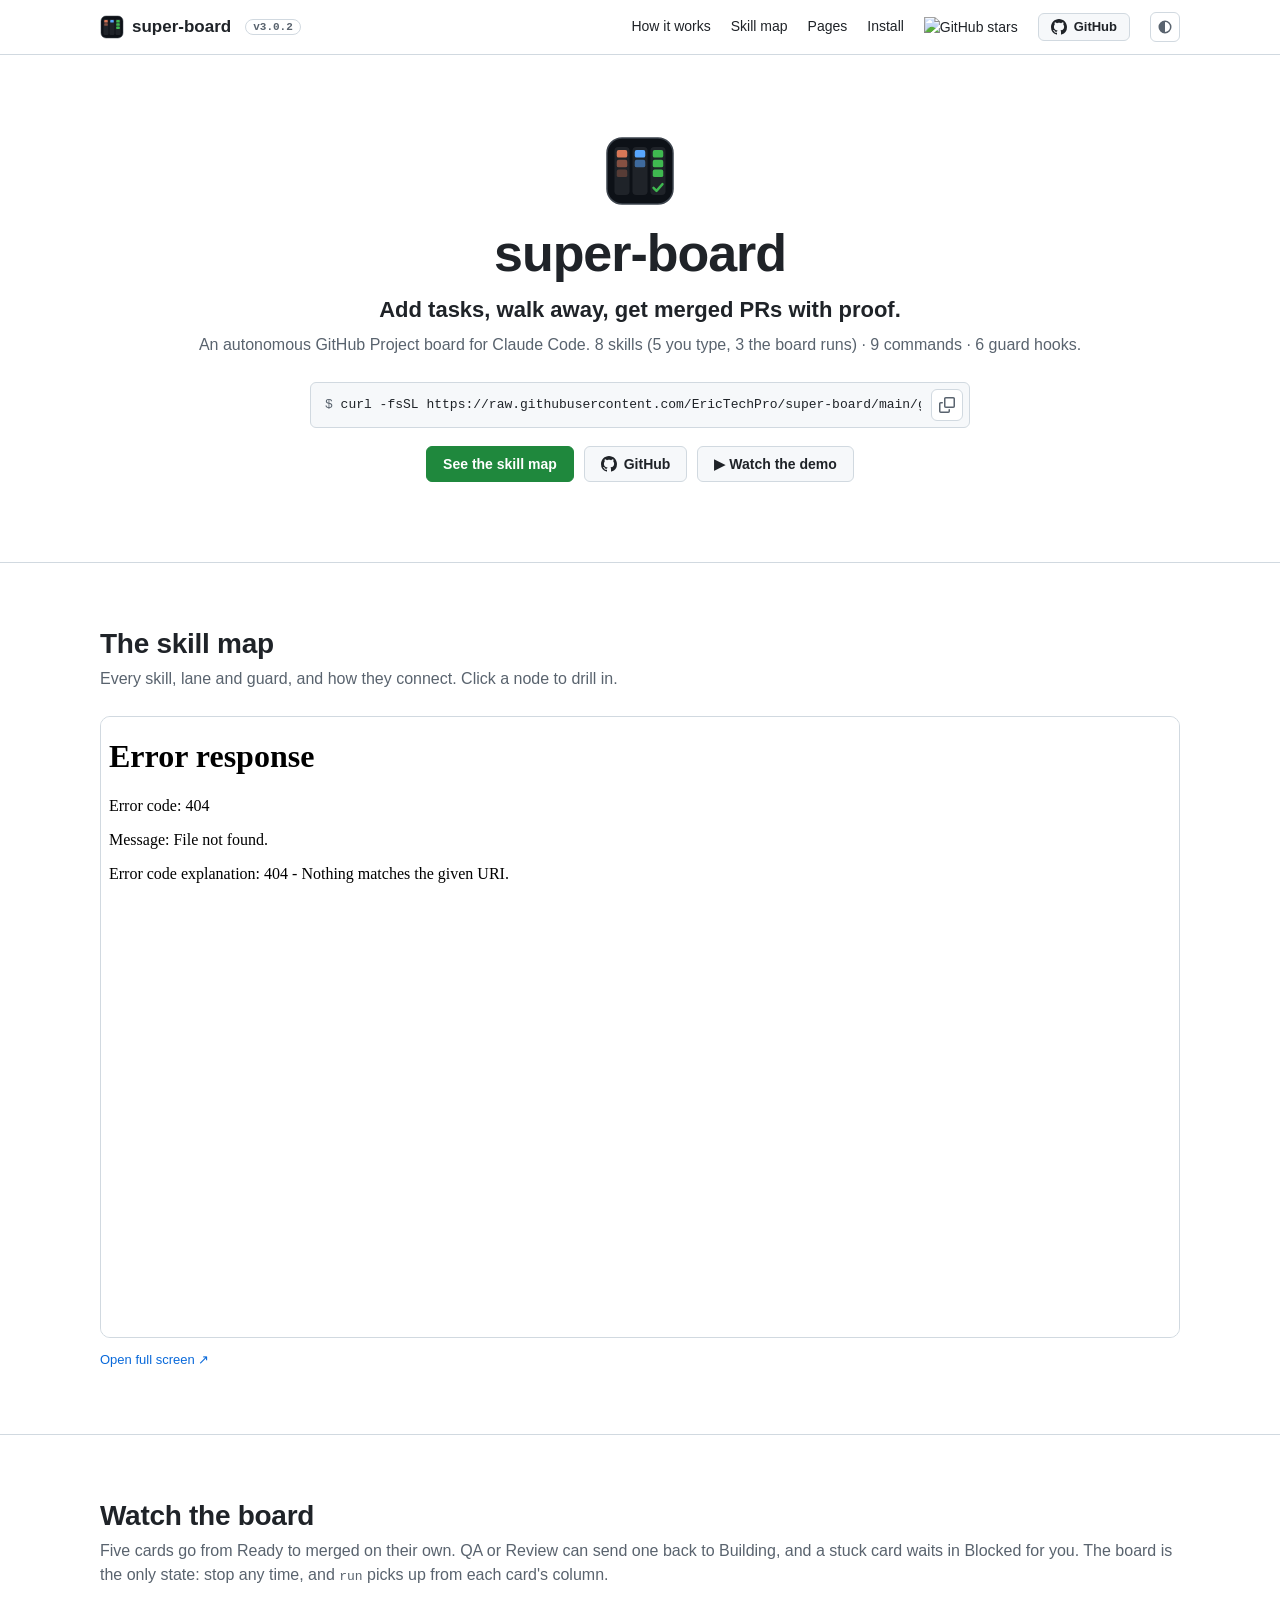
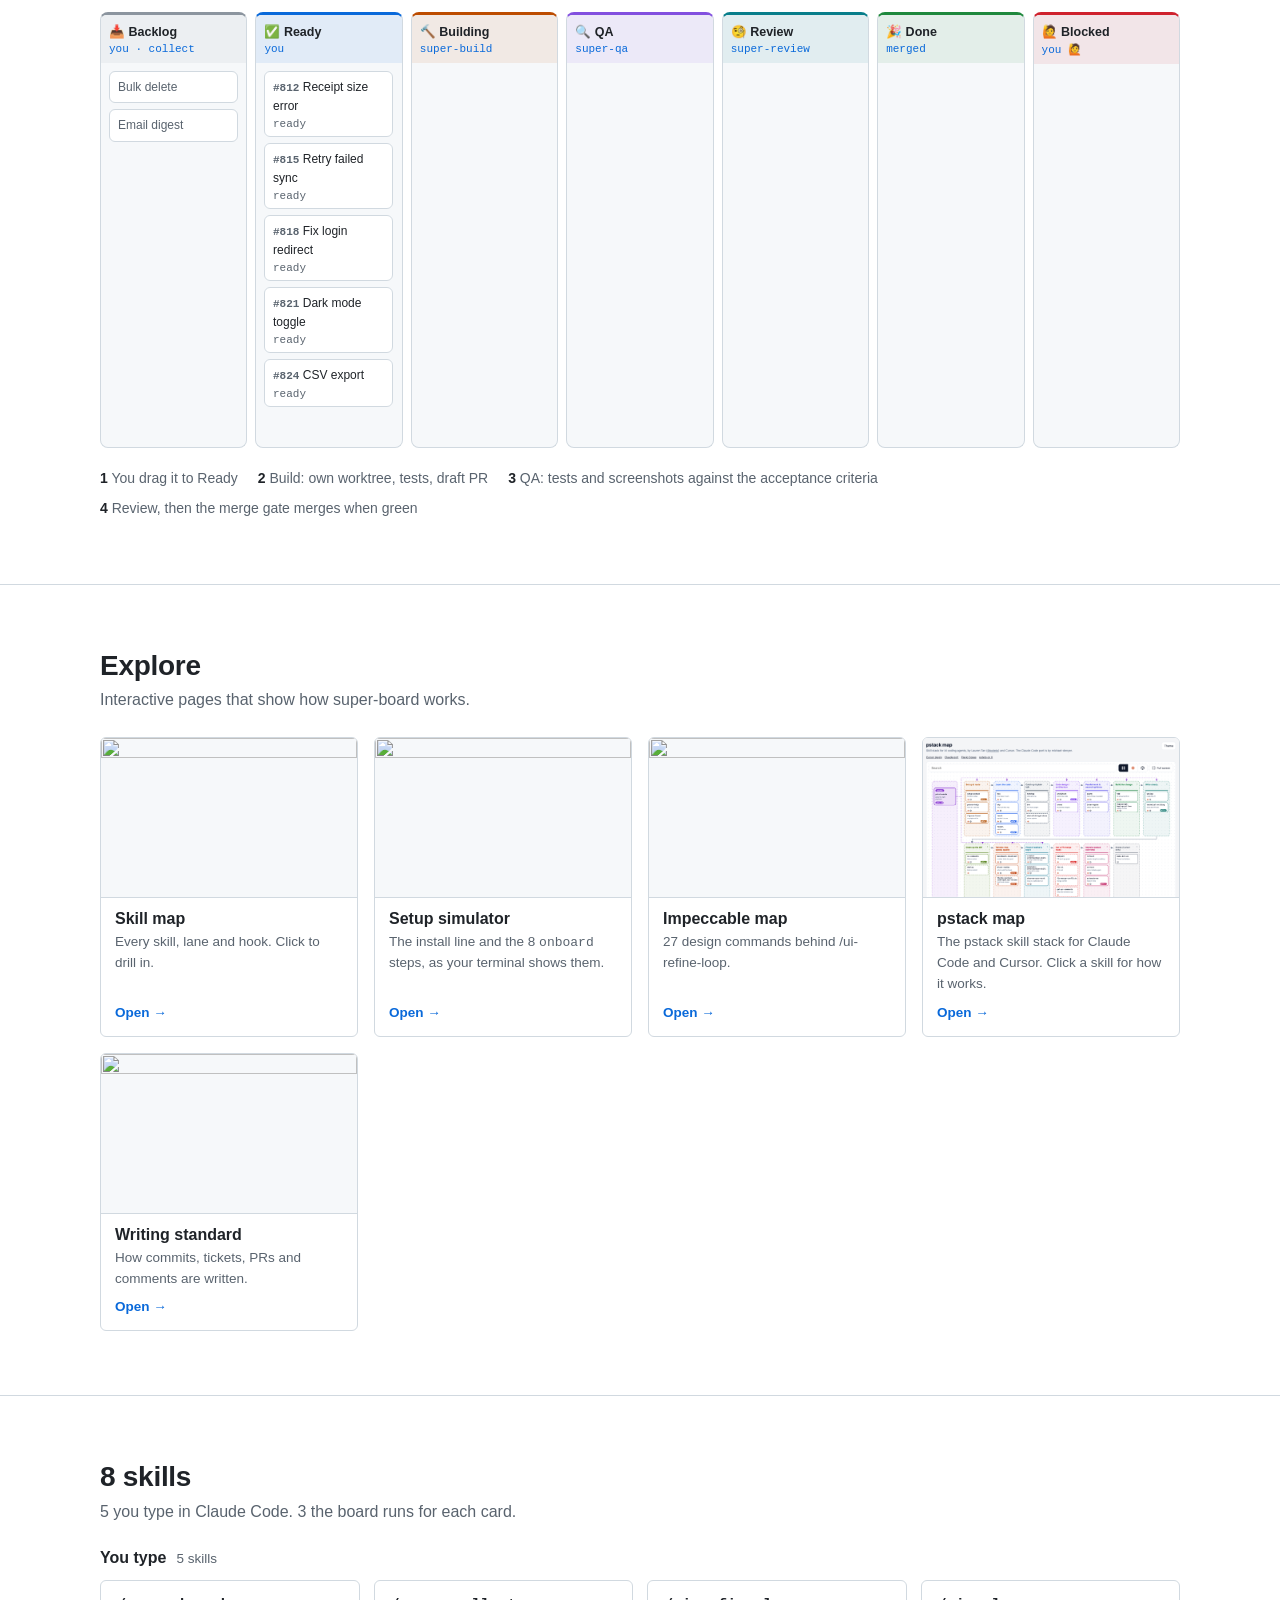
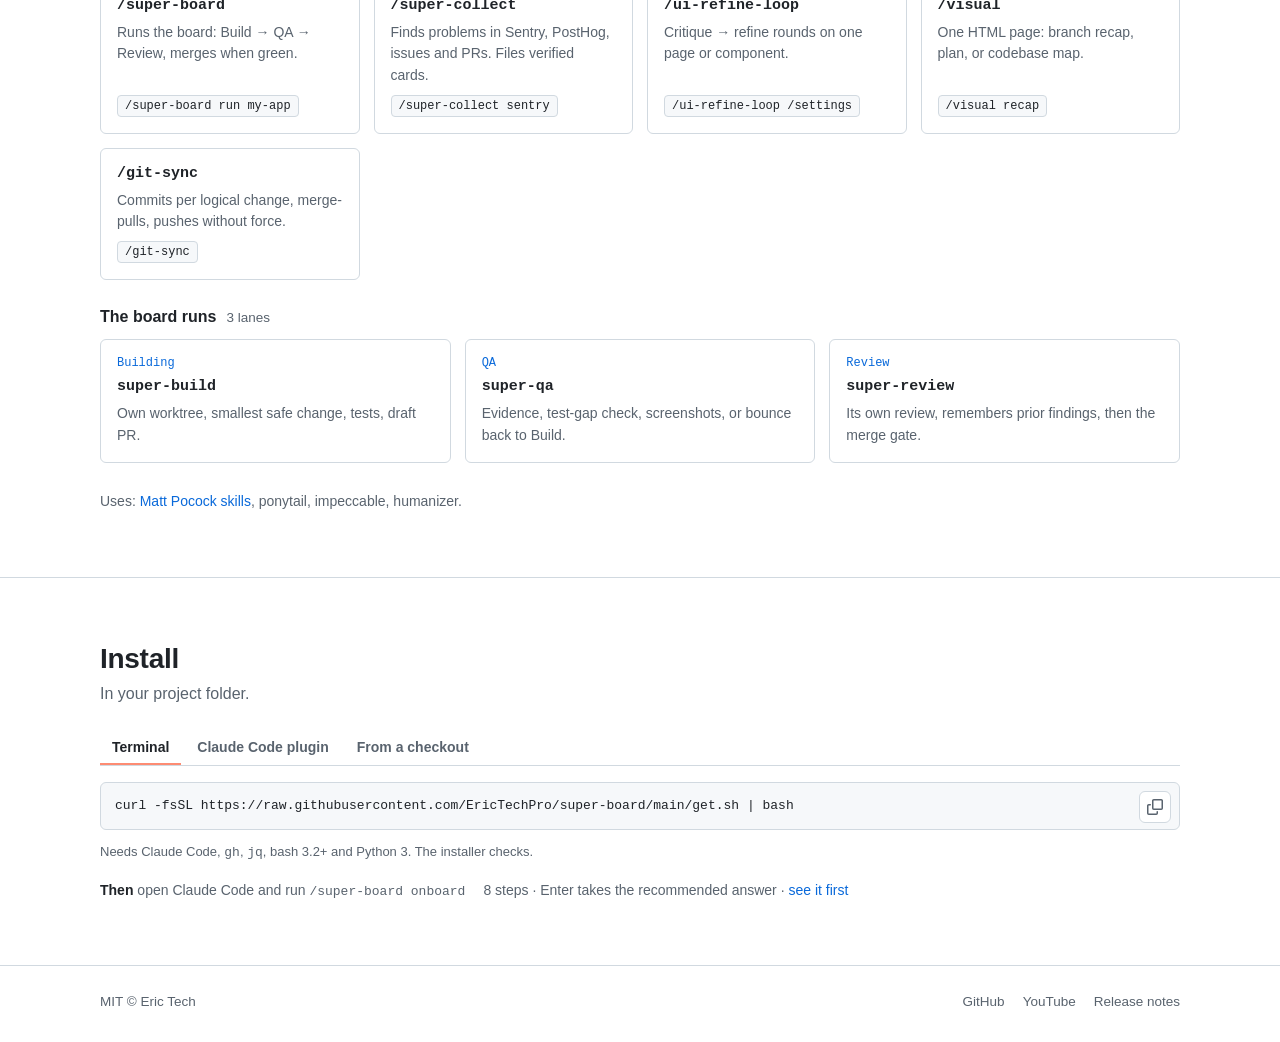
==== diagrams/index.html @ 4018c54c "[skill-maps] pstack map page + modal dialogs and examples for impeccable (#52) * [impeccable] open d" ====
<!doctype html>
<html lang="en">
<head>
<meta charset="utf-8">
<meta name="viewport" content="width=device-width, initial-scale=1">
<title>super-board</title>
<meta name="description" content="Add tasks, walk away, get merged PRs with proof. An autonomous GitHub Project board for Claude Code.">
<meta property="og:title" content="super-board">
<meta property="og:description" content="Add tasks, walk away, get merged PRs with proof.">
<meta property="og:image" content="https://erictechpro.github.io/super-board/assets/skill-map.png">
<link rel="icon" href="data:image/svg+xml,%3Csvg xmlns='http://www.w3.org/2000/svg' viewBox='0 0 96 96'%3E%3Crect x='4' y='4' width='88' height='88' rx='20' fill='%230d1117'/%3E%3Crect x='17' y='20' width='14' height='10' rx='2.5' fill='%23d97757'/%3E%3Crect x='41' y='20' width='14' height='10' rx='2.5' fill='%2358a6ff'/%3E%3Crect x='65' y='20' width='14' height='10' rx='2.5' fill='%233fb950'/%3E%3Crect x='65' y='33' width='14' height='10' rx='2.5' fill='%233fb950'/%3E%3C/svg%3E">
<style>
/* GitHub Primer tokens, light and dark */
:root{
  --bg:#ffffff; --soft:#f6f8fa; --fg:#1f2328; --muted:#59636e; --border:#d1d9e0;
  --accent:#0969da; --pri:#1f883d; --pri-fg:#ffffff;
  --lane-gray:#8c959f; --lane-blue:#0969da; --lane-orange:#bc4c00; --lane-purple:#8250df;
  --lane-teal:#087e8b; --lane-green:#1f883d; --lane-red:#cf222e; --lane-mix:9%; --warn:#9a6700;
  --sans:-apple-system,BlinkMacSystemFont,"Segoe UI","Noto Sans",Helvetica,Arial,sans-serif;
  --mono:ui-monospace,SFMono-Regular,"SF Mono",Menlo,Consolas,monospace;
  color-scheme:light;
}
@media (prefers-color-scheme: dark){
  :root:not([data-theme="light"]){--bg:#0d1117;--soft:#151b23;--fg:#f0f6fc;--muted:#9198a1;--border:#3d444d;--accent:#4493f8;--pri:#238636;--lane-gray:#9198a1;--lane-blue:#4493f8;--lane-orange:#f0883e;--lane-purple:#a371f7;--lane-teal:#39c5cf;--lane-green:#3fb950;--lane-red:#f85149;--lane-mix:14%;--warn:#d29922;color-scheme:dark}
}
:root[data-theme="dark"]{--bg:#0d1117;--soft:#151b23;--fg:#f0f6fc;--muted:#9198a1;--border:#3d444d;--accent:#4493f8;--pri:#238636;--lane-gray:#9198a1;--lane-blue:#4493f8;--lane-orange:#f0883e;--lane-purple:#a371f7;--lane-teal:#39c5cf;--lane-green:#3fb950;--lane-red:#f85149;--lane-mix:14%;--warn:#d29922;color-scheme:dark}
*{box-sizing:border-box}
html{scroll-behavior:smooth}
html,body{margin:0;background:var(--bg);color:var(--fg);font:15px/1.55 var(--sans)}
a{color:var(--accent);text-decoration:none}
a:hover{text-decoration:underline}
code{font:13px var(--mono)}
.sec{padding:64px 32px;border-top:1px solid var(--border);scroll-margin-top:56px}
.in{max-width:1080px;margin:0 auto;min-width:0}
.in>*{min-width:0}
h1.big{font:700 52px/1.08 var(--sans);letter-spacing:-.02em;margin:0 0 14px}
h2{font:650 28px/1.2 var(--sans);letter-spacing:-.01em;margin:0 0 6px}
.lead{color:var(--muted);margin:0 0 24px;font-size:16px}
.small{color:var(--muted);font-size:13px;margin:12px 0 0}
.btn{display:inline-flex;align-items:center;gap:7px;padding:9px 16px;border-radius:6px;border:1px solid var(--border);background:var(--soft);color:var(--fg)!important;font:600 14px/1.2 var(--sans);text-decoration:none!important;cursor:pointer}
.btn:hover{border-color:var(--muted)}
.btn.pri{background:var(--pri);border-color:var(--pri);color:var(--pri-fg)!important}
.btn.pri:hover{filter:brightness(1.07)}
.btn svg{fill:currentColor}
.ctas{display:flex;flex-wrap:wrap;gap:10px;margin-top:18px}
.cmd{display:flex;align-items:center;gap:10px;background:var(--soft);border:1px solid var(--border);border-radius:6px;padding:6px 6px 6px 14px;max-width:660px;text-align:left}
.cmd code{flex:1;min-width:0;overflow-x:auto;white-space:nowrap;padding:4px 0;scrollbar-width:none}
.cmd code::before{content:"$ ";color:var(--muted)}
.code{position:relative;background:var(--soft);border:1px solid var(--border);border-radius:6px;padding:12px 48px 12px 14px;margin:0 0 12px}
.code code{display:block;white-space:pre;overflow-x:auto;line-height:1.7}
.code .cpy{position:absolute;top:8px;right:8px}
.cpy{flex:none;width:32px;height:32px;display:grid;place-items:center;background:var(--bg);border:1px solid var(--border);border-radius:6px;color:var(--muted);cursor:pointer;padding:0}
.cpy:hover{color:var(--fg)}
.cpy svg{fill:currentColor}.cpy.ok{color:var(--pri)}
.logo{display:inline-flex;align-items:center;gap:8px;font-weight:700;font-size:17px;color:var(--fg)!important;text-decoration:none!important}
.logo svg{width:24px;height:24px;display:block}
.vpill{font:600 11px var(--mono);border:1px solid var(--border);border-radius:999px;padding:1px 7px;color:var(--muted)}

/* top bar */
.nav{position:sticky;top:0;z-index:10;background:var(--bg);border-bottom:1px solid var(--border)}
.nav .row{max-width:1144px;margin:0 auto;display:flex;align-items:center;gap:14px;padding:12px 32px}
.nav .lk{display:flex;gap:20px;margin-left:auto;align-items:center;font-size:14px}
.nav .lk a{color:var(--fg)}
.nav .lk img{height:20px;display:block}
.nav .lk .btn{padding:5px 12px;font-size:13px}
.burger{display:none;margin-left:auto;background:none;border:1px solid var(--border);border-radius:6px;color:var(--fg);padding:4px 10px;font-size:16px;cursor:pointer}
.tbtn{background:none;border:1px solid var(--border);border-radius:6px;color:var(--muted);width:30px;height:30px;display:grid;place-items:center;cursor:pointer;padding:0}
.tbtn:hover{color:var(--fg)}
.tbtn svg{fill:currentColor}

/* hero */
.hero{text-align:center;padding-top:80px;padding-bottom:80px;border-top:0}
.hero .mark{width:72px;height:72px;display:block;margin:0 auto 18px}
.hero .cmd{margin:24px auto 0}
.hero .ctas{justify-content:center}
.pitch{font:600 22px/1.35 var(--sans);margin:0 0 8px}
.sub{color:var(--muted);margin:0;font-size:16px}

/* map */
.mapbox{border:1px solid var(--border);border-radius:10px;overflow:hidden;background:var(--soft)}
.mapbox iframe{display:block;width:100%;height:620px;border:0;background:#fff}

/* how: one card, still */
.board{display:grid;grid-template-columns:repeat(7,minmax(118px,1fr));gap:8px;overflow-x:auto;padding-bottom:4px}
.board:focus-visible{outline:2px solid var(--accent);outline-offset:4px}
.bcol{background:var(--soft);border:1px solid var(--border);border-top:3px solid var(--lane);border-radius:8px;padding:8px;min-height:200px}
.bcol.backlog{--lane:var(--lane-gray)}.bcol.ready{--lane:var(--lane-blue)}.bcol.building{--lane:var(--lane-orange)}
.bcol.qa{--lane:var(--lane-purple)}.bcol.review{--lane:var(--lane-teal)}.bcol.done{--lane:var(--lane-green)}.bcol.blocked{--lane:var(--lane-red)}
.bhead{margin:-8px -8px 8px;padding:8px;border-radius:5px 5px 0 0;background:color-mix(in srgb,var(--lane) var(--lane-mix),var(--soft))}
.bhead>b{font-size:12.5px;display:block;white-space:nowrap}
.bhead>.who{display:block;font:11px var(--mono);color:var(--accent)}
.card{background:var(--bg);border:1px solid var(--border);border-radius:6px;padding:6px 8px;font-size:12px;margin-bottom:6px;position:relative}
.card.dim{color:var(--muted)}
.card.ghost{border-style:dashed;opacity:.7}
.card.live{border:2px solid var(--pri)}
.card .sn{position:absolute;top:-8px;right:-6px;background:var(--pri);color:var(--pri-fg);border-radius:999px;font-size:10px;font-weight:700;padding:0 6px}
.card .ev{display:block;font:11px var(--mono);color:var(--pri);margin-top:3px}
.board{position:relative}
/* how: animated story (JS adds .anim; reduced motion keeps the still board) */
.board.anim{grid-template-columns:repeat(7,minmax(132px,1fr))}
.board.anim .bcol{min-height:var(--colmin,200px);transition:min-height .3s}
.board.anim .card.tk{will-change:transform}
.board.anim .card.fly{z-index:3}
.board.anim .card .id{font:600 11px var(--mono);color:var(--muted)}
.board.anim .card .ev{color:var(--muted);width:fit-content;max-width:100%}
.board.anim .card .ev.ok{color:var(--pri)}
.board.anim .card .ev.bad,.board.anim .card .ev.warn{padding:0 6px;border-radius:8px;font-weight:600}
.board.anim .card .ev.bad{color:var(--lane-red);background:color-mix(in srgb,var(--lane-red) 13%,transparent)}
.board.anim .card .ev.warn{color:var(--warn);background:color-mix(in srgb,var(--warn) 15%,transparent)}
.board.anim .card.merged{border-color:var(--pri);box-shadow:inset 0 0 0 1px var(--pri)}
.steps{display:flex;flex-wrap:wrap;gap:8px 20px;margin:16px 0 0;padding:0;list-style:none;color:var(--muted);font-size:14px}
.steps b{color:var(--fg)}

/* pages */
.pgrid{display:grid;grid-template-columns:repeat(4,minmax(0,1fr));gap:16px}
.pcard{border:1px solid var(--border);border-radius:6px;overflow:hidden;background:var(--bg);display:flex;flex-direction:column;color:var(--fg)!important;text-decoration:none!important}
.pcard:hover{border-color:var(--accent)}
.pcard img{display:block;width:100%;aspect-ratio:16/10;object-fit:cover;object-position:top left;border-bottom:1px solid var(--border);background:var(--soft)}
.pcard .b{padding:12px 14px;display:flex;flex-direction:column;flex:1}
.pcard h3{margin:0 0 4px;font:600 16px var(--sans)}
.pcard p{margin:0 0 8px;color:var(--muted);font-size:13.5px;flex:1}
.pcard .go{color:var(--accent);font-size:13.5px;font-weight:600}

/* skills */
.grp{display:flex;align-items:baseline;gap:10px;margin:0 0 10px}
.grp h3{margin:0;font:600 16px var(--sans)}
.grp span{color:var(--muted);font-size:13.5px}
.sgrid{display:grid;grid-template-columns:repeat(4,minmax(0,1fr));gap:14px;margin-bottom:28px}
.sgrid.three{grid-template-columns:repeat(3,minmax(0,1fr))}
.scard{border:1px solid var(--border);border-radius:6px;padding:16px;background:var(--bg);display:flex;flex-direction:column;gap:8px;color:var(--fg)!important;text-decoration:none!important}
.scard:hover{border-color:var(--accent)}
.scard .nm{font:700 15px var(--mono)}
.scard p{margin:0;color:var(--muted);font-size:14px;flex:1}
.scard code{background:var(--soft);border:1px solid var(--border);border-radius:4px;padding:3px 7px;font-size:12px;align-self:flex-start}
.scard .col{font:12px var(--mono);color:var(--accent)}
.uses{margin:0;color:var(--muted);font-size:14px}

/* install */
.tabbed .tabs{display:flex;gap:4px;border-bottom:1px solid var(--border);margin-bottom:16px;overflow-x:auto}
.tabs button{background:none;border:0;border-bottom:2px solid transparent;color:var(--muted);padding:8px 12px;font:600 14px var(--sans);cursor:pointer;white-space:nowrap}
.tabs button[aria-selected="true"]{color:var(--fg);border-bottom-color:#fd8c73}
.note{border-left:3px solid var(--accent);padding:6px 12px;color:var(--muted);font-size:14px;margin:4px 0 0}
.then{display:flex;flex-wrap:wrap;gap:8px 18px;margin-top:18px;font-size:14px;color:var(--muted)}
.then b{color:var(--fg)}

/* footer */
.foot{padding:26px 32px;border-top:1px solid var(--border);color:var(--muted);font-size:13.5px}
.foot .row{max-width:1080px;margin:0 auto;display:flex;flex-wrap:wrap;gap:8px 18px;align-items:center}
.foot .sp{flex:1}
.foot a{color:var(--muted)}
.foot a:hover{color:var(--accent)}

@media (max-width:900px){
  .pgrid,.sgrid{grid-template-columns:repeat(2,minmax(0,1fr))}
  .sgrid.three{grid-template-columns:repeat(3,minmax(0,1fr))}
}
@media (max-width:760px){
  .sec{padding:40px 16px}
  .nav .row{padding:10px 16px;flex-wrap:wrap}
  .burger{display:block}
  .nav .lk{display:none;width:100%;flex-direction:column;align-items:flex-start;gap:12px;padding:8px 0 4px}
  .nav.open .lk{display:flex}
  h1.big{font-size:36px}
  .pitch{font-size:18px}
  .hero{padding-top:48px;padding-bottom:48px}
  .pgrid,.sgrid,.sgrid.three{grid-template-columns:minmax(0,1fr)}
  .mapbox iframe{height:460px}
  .ctas .btn{flex:1 1 auto;justify-content:center}
  .foot{padding:22px 16px}
}
</style>
</head>
<body>

<nav class="nav" id="nav" aria-label="Main">
  <div class="row">
    <a class="logo" href="#top" aria-label="super-board home"><svg viewBox="0 0 96 96" aria-hidden="true"><rect x="4" y="4" width="88" height="88" rx="20" fill="#0d1117" stroke="#3d444d" stroke-width="2"/><rect x="14" y="16" width="20" height="64" rx="5" fill="#fff" fill-opacity=".08"/><rect x="38" y="16" width="20" height="64" rx="5" fill="#fff" fill-opacity=".08"/><rect x="62" y="16" width="20" height="64" rx="5" fill="#fff" fill-opacity=".08"/><rect x="17" y="20" width="14" height="10" rx="2.5" fill="#d97757"/><rect x="17" y="33" width="14" height="10" rx="2.5" fill="#d97757" fill-opacity=".55"/><rect x="41" y="20" width="14" height="10" rx="2.5" fill="#58a6ff"/><rect x="65" y="20" width="14" height="10" rx="2.5" fill="#3fb950"/><rect x="65" y="33" width="14" height="10" rx="2.5" fill="#3fb950"/><rect x="65" y="46" width="14" height="10" rx="2.5" fill="#3fb950"/></svg>super-board</a>
    <a class="vpill" href="https://github.com/EricTechPro/super-board/releases/tag/v3.0.2">v3.0.2</a>
    <button class="burger" id="burger" type="button" aria-label="Menu" aria-expanded="false" aria-controls="links">☰</button>
    <div class="lk" id="links">
      <a href="#how">How it works</a>
      <a href="#map">Skill map</a>
      <a href="#pages">Pages</a>
      <a href="#install">Install</a>
      <a href="https://github.com/EricTechPro/super-board/stargazers" aria-label="GitHub stars"><img alt="GitHub stars" src="https://img.shields.io/github/stars/EricTechPro/super-board?style=social"></a>
      <a class="btn" href="https://github.com/EricTechPro/super-board"><i class="gh"></i> GitHub</a>
      <button class="tbtn" id="tt" type="button" aria-label="Toggle light or dark theme" title="Theme"><svg width="16" height="16" viewBox="0 0 16 16" aria-hidden="true"><path d="M8 1.5a6.5 6.5 0 1 0 0 13 6.5 6.5 0 0 0 0-13ZM8 13V3a5 5 0 0 1 0 10Z"/></svg></button>
    </div>
  </div>
</nav>

<main id="top">
<section class="sec hero"><div class="in">
  <svg class="mark" viewBox="0 0 96 96" role="img" aria-label="super-board kanban logo"><rect x="4" y="4" width="88" height="88" rx="20" fill="#0d1117" stroke="#3d444d" stroke-width="2"/><rect x="14" y="16" width="20" height="64" rx="5" fill="#fff" fill-opacity=".08"/><rect x="38" y="16" width="20" height="64" rx="5" fill="#fff" fill-opacity=".08"/><rect x="62" y="16" width="20" height="64" rx="5" fill="#fff" fill-opacity=".08"/><rect x="17" y="20" width="14" height="10" rx="2.5" fill="#d97757"/><rect x="17" y="33" width="14" height="10" rx="2.5" fill="#d97757" fill-opacity=".55"/><rect x="17" y="46" width="14" height="10" rx="2.5" fill="#d97757" fill-opacity=".3"/><rect x="41" y="20" width="14" height="10" rx="2.5" fill="#58a6ff"/><rect x="41" y="33" width="14" height="10" rx="2.5" fill="#58a6ff" fill-opacity=".55"/><rect x="65" y="20" width="14" height="10" rx="2.5" fill="#3fb950"/><rect x="65" y="33" width="14" height="10" rx="2.5" fill="#3fb950"/><rect x="65" y="46" width="14" height="10" rx="2.5" fill="#3fb950"/><path d="M66 70.5 l4 4 l8 -9" fill="none" stroke="#3fb950" stroke-width="3.2" stroke-linecap="round" stroke-linejoin="round"/></svg>
  <h1 class="big">super-board</h1>
  <p class="pitch">Add tasks, walk away, get merged PRs with proof.</p>
  <p class="sub">An autonomous GitHub Project board for Claude Code. 8 skills (5 you type, 3 the board runs) · 9 commands · 6 guard hooks.</p>
  <div class="cmd"><code>curl -fsSL https://raw.githubusercontent.com/EricTechPro/super-board/main/get.sh | bash</code></div>
  <div class="ctas" style="justify-content:center">
    <a class="btn pri" href="#map">See the skill map</a>
    <a class="btn" href="https://github.com/EricTechPro/super-board"><i class="gh"></i> GitHub</a>
    <a class="btn" href="https://youtu.be/nX_bGyIOFM4">▶ Watch the demo</a>
  </div>
</div></section>

<section class="sec" id="map"><div class="in">
  <h2>The skill map</h2>
  <p class="lead">Every skill, lane and guard, and how they connect. Click a node to drill in.</p>
  <div class="mapbox"><iframe src="skill-map/#view=root" title="super-board skill map" loading="lazy"></iframe></div>
  <p class="small"><a href="skill-map/#view=root">Open full screen ↗</a></p>
</div></section>

<section class="sec" id="how"><div class="in">
  <h2>Watch the board</h2>
  <p class="lead">#812 goes from Ready to merged on its own. The board is the only state: stop any time, and <code>run</code> picks up from each card's column.</p>
  <div class="board" role="img" tabindex="0" aria-label="Card #812 moves from Ready through Building, QA and Review to Done. Scroll horizontally to see all seven columns.">
    <div class="bcol backlog"><div class="bhead"><b>📥 Backlog</b><span class="who">you · collect</span></div><div class="card dim">Dark mode toggle</div><div class="card dim">CSV export</div></div>
    <div class="bcol ready"><div class="bhead"><b>✅ Ready</b><span class="who">you</span></div><div class="card ghost">#812 Receipt size error<span class="sn">1</span></div><div class="card dim">Retry failed sync</div></div>
    <div class="bcol building"><div class="bhead"><b>🔨 Building</b><span class="who">super-build</span></div><div class="card ghost">#812 draft PR<span class="sn">2</span></div></div>
    <div class="bcol qa"><div class="bhead"><b>🔍 QA</b><span class="who">super-qa</span></div><div class="card ghost">#812 48/48 tests<span class="sn">3</span></div></div>
    <div class="bcol review"><div class="bhead"><b>🧐 Review</b><span class="who">super-review</span></div><div class="card ghost">#812 review passed<span class="sn">4</span></div></div>
    <div class="bcol done"><div class="bhead"><b>🎉 Done</b><span class="who">merged</span></div><div class="card live">#812 Receipt size error<span class="ev">✓ PR merged · 3 screenshots</span></div><div class="card dim">Fix login redirect</div></div>
    <div class="bcol blocked"><div class="bhead"><b>🙋 Blocked</b><span class="who">you 🙋</span></div></div>
  </div>
  <ol class="steps">
    <li><b>1</b> You drag it to Ready</li>
    <li><b>2</b> Build: own worktree, tests, draft PR</li>
    <li><b>3</b> QA: tests and screenshots against the acceptance criteria</li>
    <li><b>4</b> Review, then the merge gate merges when green</li>
  </ol>
</div></section>

<section class="sec" id="pages"><div class="in">
  <h2>Explore</h2>
  <p class="lead">Interactive pages that show how super-board works.</p>
  <div class="pgrid">
    <a class="pcard" href="skill-map/#view=root"><img src="assets/skill-map.png" alt="" loading="lazy"><div class="b"><h3>Skill map</h3><p>Every skill, lane and hook. Click to drill in.</p><span class="go">Open →</span></div></a>
    <a class="pcard" href="onboarding/"><img src="assets/onboarding.png" alt="" loading="lazy"><div class="b"><h3>Setup simulator</h3><p>The install line and the 8 <code>onboard</code> steps, as your terminal shows them.</p><span class="go">Open →</span></div></a>
    <a class="pcard" href="impeccable/"><img src="assets/impeccable.png" alt="" loading="lazy"><div class="b"><h3>Impeccable map</h3><p>27 design commands behind /ui-refine-loop.</p><span class="go">Open →</span></div></a>
    <a class="pcard" href="pstack/"><img src="assets/pstack.png" alt="" loading="lazy"><div class="b"><h3>pstack map</h3><p>The pstack skill stack for Claude Code and Cursor. Click a skill for how it works.</p><span class="go">Open →</span></div></a>
    <a class="pcard" href="writing-standard/"><img src="assets/writing-standard.png" alt="" loading="lazy"><div class="b"><h3>Writing standard</h3><p>How commits, tickets, PRs and comments are written.</p><span class="go">Open →</span></div></a>
  </div>
</div></section>

<section class="sec" id="skills"><div class="in">
  <h2>8 skills</h2>
  <p class="lead">5 you type in Claude Code. 3 the board runs for each card.</p>
  <div class="grp"><h3>You type</h3><span>5 skills</span></div>
  <div class="sgrid">
    <a class="scard" href="https://github.com/EricTechPro/super-board/blob/main/skills/super-board/README.md"><span class="nm">/super-board</span><p>Runs the board: Build → QA → Review, merges when green.</p><code>/super-board run my-app</code></a>
    <a class="scard" href="https://github.com/EricTechPro/super-board/blob/main/skills/super-collect/README.md"><span class="nm">/super-collect</span><p>Finds problems in Sentry, PostHog, issues and PRs. Files verified cards.</p><code>/super-collect sentry</code></a>
    <a class="scard" href="https://github.com/EricTechPro/super-board/blob/main/skills/ui-refine-loop/README.md"><span class="nm">/ui-refine-loop</span><p>Critique → refine rounds on one page or component.</p><code>/ui-refine-loop /settings</code></a>
    <a class="scard" href="https://github.com/EricTechPro/super-board/blob/main/skills/visual/README.md"><span class="nm">/visual</span><p>One HTML page: branch recap, plan, or codebase map.</p><code>/visual recap</code></a>
    <a class="scard" href="https://github.com/EricTechPro/super-board/blob/main/skills/git-sync/README.md"><span class="nm">/git-sync</span><p>Commits per logical change, merge-pulls, pushes without force.</p><code>/git-sync</code></a>
  </div>
  <div class="grp"><h3>The board runs</h3><span>3 lanes</span></div>
  <div class="sgrid three">
    <a class="scard" href="https://github.com/EricTechPro/super-board/blob/main/skills/super-build/README.md"><span class="col">Building</span><span class="nm">super-build</span><p>Own worktree, smallest safe change, tests, draft PR.</p></a>
    <a class="scard" href="https://github.com/EricTechPro/super-board/blob/main/skills/super-qa/README.md"><span class="col">QA</span><span class="nm">super-qa</span><p>Evidence, test-gap check, screenshots, or bounce back to Build.</p></a>
    <a class="scard" href="https://github.com/EricTechPro/super-board/blob/main/skills/super-review/README.md"><span class="col">Review</span><span class="nm">super-review</span><p>Its own review, remembers prior findings, then the merge gate.</p></a>
  </div>
  <p class="uses">Uses: <a href="https://github.com/mattpocock/skills">Matt Pocock skills</a>, ponytail, impeccable, humanizer.</p>
</div></section>

<section class="sec" id="install"><div class="in tabbed">
  <h2>Install</h2>
  <p class="lead">In your project folder.</p>
  <div class="tabs" role="tablist" aria-label="Install method">
    <button type="button" role="tab" id="tab-t" aria-controls="tp-t" aria-selected="true">Terminal</button>
    <button type="button" role="tab" id="tab-p" aria-controls="tp-p" aria-selected="false">Claude Code plugin</button>
    <button type="button" role="tab" id="tab-c" aria-controls="tp-c" aria-selected="false">From a checkout</button>
  </div>
  <div class="tp" role="tabpanel" id="tp-t" aria-labelledby="tab-t"><div class="code"><code>curl -fsSL https://raw.githubusercontent.com/EricTechPro/super-board/main/get.sh | bash</code></div><p class="small" style="margin:0">Needs Claude Code, <code>gh</code>, <code>jq</code>, bash 3.2+ and Python 3. The installer checks.</p></div>
  <div class="tp" role="tabpanel" id="tp-p" aria-labelledby="tab-p" hidden><div class="code"><code>/plugin marketplace add EricTechPro/super-board
/plugin install super-board@super-board</code></div><p class="note">The plugin ships the skills only. Run <code>/super-board:super-board onboard</code>; its 🔍 Checks step adds the guard hooks, scripts and workflows.</p></div>
  <div class="tp" role="tabpanel" id="tp-c" aria-labelledby="tab-c" hidden><div class="code"><code>git clone https://github.com/EricTechPro/super-board.git
./super-board/install.sh [--no-hooks] [--protect-main] /path/to/your-project</code></div></div>
  <div class="then"><span><b>Then</b> open Claude Code and run <code>/super-board onboard</code></span><span>8 steps · Enter takes the recommended answer · <a href="onboarding/">see it first</a></span></div>
</div></section>
</main>

<footer class="foot"><div class="row">
  <span>MIT © Eric Tech</span><span class="sp"></span>
  <a href="https://github.com/EricTechPro/super-board">GitHub</a>
  <a href="https://youtu.be/nX_bGyIOFM4">YouTube</a>
  <a href="https://github.com/EricTechPro/super-board/blob/main/RELEASE-NOTES.md">Release notes</a>
</div></footer>

<script>
(function(){
  var root=document.documentElement;
  try{var th=localStorage.getItem('sb-theme'); if(th) root.setAttribute('data-theme',th);}catch(e){}
  document.getElementById('tt').onclick=function(){
    var cur=root.getAttribute('data-theme')||(matchMedia('(prefers-color-scheme: dark)').matches?'dark':'light');
    var n=cur==='dark'?'light':'dark'; root.setAttribute('data-theme',n);
    try{localStorage.setItem('sb-theme',n);}catch(e){}
  };
  var GH='<svg width="16" height="16" viewBox="0 0 16 16" aria-hidden="true"><path d="M8 0c4.42 0 8 3.58 8 8a8.013 8.013 0 0 1-5.45 7.59c-.4.08-.55-.17-.55-.38 0-.27.01-1.13.01-2.2 0-.75-.25-1.23-.54-1.48 1.78-.2 3.65-.88 3.65-3.95 0-.88-.31-1.59-.82-2.15.08-.2.36-1.02-.08-2.12 0 0-.67-.22-2.2.82-.64-.18-1.32-.27-2-.27-.68 0-1.36.09-2 .27-1.53-1.03-2.2-.82-2.2-.82-.44 1.1-.16 1.92-.08 2.12-.51.56-.82 1.28-.82 2.15 0 3.06 1.86 3.75 3.64 3.95-.23.2-.44.55-.51 1.07-.46.21-1.61.55-2.33-.66-.15-.24-.6-.83-1.23-.82-.67.01-.27.38.01.53.34.19.73.9.82 1.13.16.45.68 1.31 2.69.94 0 .67.01 1.3.01 1.49 0 .21-.15.45-.55.38A7.995 7.995 0 0 1 0 8c0-4.42 3.58-8 8-8Z"/></svg>';
  var COPY='<svg width="16" height="16" viewBox="0 0 16 16" aria-hidden="true"><path d="M0 6.75C0 5.784.784 5 1.75 5h1.5a.75.75 0 0 1 0 1.5h-1.5a.25.25 0 0 0-.25.25v7.5c0 .138.112.25.25.25h7.5a.25.25 0 0 0 .25-.25v-1.5a.75.75 0 0 1 1.5 0v1.5A1.75 1.75 0 0 1 9.25 16h-7.5A1.75 1.75 0 0 1 0 14.25Z"/><path d="M5 1.75C5 .784 5.784 0 6.75 0h7.5C15.216 0 16 .784 16 1.75v7.5A1.75 1.75 0 0 1 14.25 11h-7.5A1.75 1.75 0 0 1 5 9.25Zm1.75-.25a.25.25 0 0 0-.25.25v7.5c0 .138.112.25.25.25h7.5a.25.25 0 0 0 .25-.25v-7.5a.25.25 0 0 0-.25-.25Z"/></svg>';
  var CHECK='<svg width="16" height="16" viewBox="0 0 16 16" aria-hidden="true"><path d="M13.78 4.22a.75.75 0 0 1 0 1.06l-7.25 7.25a.75.75 0 0 1-1.06 0L2.22 9.28a.751.751 0 0 1 1.06-1.06L6 10.94l6.72-6.72a.75.75 0 0 1 1.06 0Z"/></svg>';
  [].forEach.call(document.querySelectorAll('i.gh'),function(el){el.outerHTML=GH;});
  [].forEach.call(document.querySelectorAll('.cmd,.code'),function(el){
    el.insertAdjacentHTML('beforeend','<button class="cpy" type="button" title="Copy" aria-label="Copy command">'+COPY+'</button>');
  });
  function copyText(tx,ok){
    function fb(){var a=document.createElement('textarea');a.value=tx;document.body.appendChild(a);a.select();try{document.execCommand('copy');ok();}catch(e){}document.body.removeChild(a);}
    try{navigator.clipboard.writeText(tx).then(ok,fb);}catch(e){fb();}
  }
  document.addEventListener('click',function(e){
    var c=e.target.closest('.cpy');
    if(c){var code=c.parentNode.querySelector('code');
      copyText(code.textContent,function(){c.innerHTML=CHECK;c.classList.add('ok');setTimeout(function(){c.innerHTML=COPY;c.classList.remove('ok');},1500);});return;}
    var t=e.target.closest('[role="tab"]');
    if(t){var box=t.closest('.tabbed');
      [].forEach.call(box.querySelectorAll('[role="tab"]'),function(b){b.setAttribute('aria-selected',b===t?'true':'false');});
      [].forEach.call(box.querySelectorAll('[role="tabpanel"]'),function(p){p.hidden=p.id!==t.getAttribute('aria-controls');});return;}
    var nav=document.getElementById('nav');
    if(e.target.closest('#burger')){var o=nav.classList.toggle('open');document.getElementById('burger').setAttribute('aria-expanded',o?'true':'false');return;}
    if(e.target.closest('#links a')){nav.classList.remove('open');document.getElementById('burger').setAttribute('aria-expanded','false');}
  });
})();
</script>
<script>
/* "Watch the board": five cards play a fixed story, Ready to Done, with send-backs. Reduced motion keeps the still board. */
(function(){
  var board=document.querySelector('#how .board'), lead=document.querySelector('#how .lead');
  if(!board||!lead||!window.IntersectionObserver||!Element.prototype.animate||!Element.prototype.getAnimations) return;
  var mq=matchMedia('(prefers-reduced-motion: reduce)');
  var orig={board:board.innerHTML,label:board.getAttribute('aria-label'),lead:lead.innerHTML};
  var ORDER=['backlog','ready','building','qa','review','done','blocked'];
  var T={A:['#812','Receipt size error'],B:['#815','Retry failed sync'],C:['#818','Fix login redirect'],D:['#821','Dark mode toggle'],E:['#824','CSV export']};
  /* [ms, card, column or '', status, status style, flight] ; flight: '' glide, 'bad' red arc, 'warn' amber arc */
  var S=[
    [0,'A','building','building…'],
    [900,'A','','draft PR'],
    [1600,'A','qa','running tests'],
    [2000,'B','building','building…'],
    [2800,'A','','48/48 tests','ok'],
    [3100,'B','','draft PR'],
    [3700,'A','review','reviewing'],
    [4100,'B','qa','running tests'],
    [4600,'C','building','building…'],
    [5300,'B','','✗ tests failed','bad'],
    [5700,'A','','review passed','ok'],
    [6400,'B','building','sent back','bad','bad'],
    [7200,'A','done','✓ PR merged','ok'],
    [7600,'C','','draft PR'],
    [8200,'C','qa','running tests'],
    [8600,'D','building','building…'],
    [9200,'B','','fixing tests'],
    [9600,'C','','31/31 tests','ok'],
    [10200,'D','blocked','needs you 🙋','warn','warn'],
    [11000,'C','review','reviewing'],
    [11400,'B','','draft PR'],
    [12000,'B','qa','running tests'],
    [12500,'C','','changes requested','warn'],
    [13300,'C','building','changes requested','warn','warn'],
    [13800,'E','building','building…'],
    [14400,'B','','48/48 tests','ok'],
    [15000,'B','review','reviewing'],
    [15500,'C','','fixing review'],
    [16000,'E','','draft PR'],
    [16700,'D','ready','unblocked','','warn'],
    [17400,'B','','review passed','ok'],
    [18000,'B','done','✓ PR merged','ok'],
    [18400,'E','qa','running tests'],
    [18900,'C','','draft PR'],
    [19500,'D','building','building…'],
    [19900,'C','qa','running tests'],
    [20500,'E','','22/22 tests','ok'],
    [21000,'E','review','reviewing'],
    [21400,'C','','31/31 tests','ok'],
    [21900,'D','','draft PR'],
    [22400,'C','review','reviewing'],
    [22900,'E','','review passed','ok'],
    [23500,'E','done','✓ PR merged','ok'],
    [23900,'D','qa','running tests'],
    [24500,'C','','review passed','ok'],
    [25100,'C','done','✓ PR merged','ok'],
    [25500,'D','','17/17 tests','ok'],
    [26100,'D','review','reviewing'],
    [26900,'D','','review passed','ok'],
    [27500,'D','done','✓ PR merged','ok'],
    [30000,'*fade'],
    [30500,'*reset']
  ];
  var LOOP_GAP=1000;
  var cols, cards, timer=0, idx=0, running=false, visible=false, lastUser=0, io=null, on=false;

  function tok(v){return getComputedStyle(document.documentElement).getPropertyValue(v).trim();}
  function setEv(c,text,st,fade){
    var e=c.querySelector('.ev'); e.textContent=text; e.className='ev'+(st?' '+st:'');
    if(fade) e.animate([{opacity:0},{opacity:1}],{duration:280,easing:'ease-out'});
  }
  function place0(){
    Object.keys(cards).forEach(function(k){var c=cards[k]; c.className='card tk'; setEv(c,'ready',''); cols.ready.appendChild(c);});
  }
  function measure(){
    var m=cols.ready.cloneNode(true);
    [].forEach.call(m.querySelectorAll('.card'),function(k){k.remove();});
    Object.keys(cards).forEach(function(k){var c=cards[k].cloneNode(true); c.className='card tk'; var e=c.querySelector('.ev'); e.textContent='review passed'; e.className='ev'; m.appendChild(c);});
    m.style.cssText='position:absolute;left:0;top:0;visibility:hidden;min-height:0;width:'+cols.ready.offsetWidth+'px';
    board.appendChild(m); var h=m.offsetHeight; m.remove();
    board.style.setProperty('--colmin',(h+20)+'px'); /* +1 line: one card at a time can wrap its tag */
  }
  function follow(col){
    if(board.scrollWidth<=board.clientWidth+2||Date.now()-lastUser<5000) return;
    var x=col.offsetLeft-(board.clientWidth-col.offsetWidth)/2;
    board.scrollTo({left:Math.max(0,x),behavior:'smooth'});
  }
  function flash(col,color,delay){
    col.animate([{boxShadow:'0 0 0 0 transparent'},{boxShadow:'0 0 0 2px '+color+', 0 0 22px '+color,offset:.3},{boxShadow:'0 0 0 0 transparent'}],{duration:1100,delay:delay,easing:'ease-out'});
  }
  function move(c,to,text,st,kind){
    var all=[].slice.call(board.querySelectorAll('.card.tk'));
    var first=all.map(function(el){return el.getBoundingClientRect();});
    var from=ORDER.indexOf(c.parentNode.classList[1]), dest=ORDER.indexOf(to);
    setEv(c,text,st,true); cols[to].appendChild(c);
    if(to==='done') c.classList.add('merged');
    all.forEach(function(el){el.getAnimations().forEach(function(a){if(a.id==='fly')a.cancel();});});
    all.forEach(function(el,i){
      var l=el.getBoundingClientRect(), dx=first[i].left-l.left, dy=first[i].top-l.top;
      if(Math.abs(dx)<.5&&Math.abs(dy)<.5) return;
      var a;
      if(el===c){
        var arc=kind||dest<from, glow=kind==='bad'?tok('--lane-red'):kind?tok('--warn'):'', N=12, fr=[];
        var lift=glow?'0 0 0 2px '+glow+', 0 0 18px '+glow:'0 10px 24px rgba(0,0,0,.22)';
        for(var j=0;j<=N;j++){
          var t=j/N, y=dy*(1-t)-(arc?46*Math.sin(Math.PI*t):0), s=1+.05*Math.sin(Math.PI*t);
          fr.push({transform:'translate('+(dx*(1-t)).toFixed(1)+'px,'+y.toFixed(1)+'px) scale('+s.toFixed(3)+')',boxShadow:(j===0||j===N)?'0 0 0 0 transparent':lift});
        }
        var dur=arc?1050:780;
        a=el.animate(fr,{duration:dur,easing:'cubic-bezier(.45,0,.25,1)'});
        if(glow) flash(cols[to],glow,dur*.75);
        else if(to==='done') flash(cols[to],tok('--pri'),dur*.75);
      } else {
        a=el.animate([{transform:'translate('+dx+'px,'+dy+'px)'},{transform:'none'}],{duration:420,easing:'cubic-bezier(.3,.7,.2,1)'});
      }
      a.id='fly'; el.classList.add('fly');
      a.onfinish=a.oncancel=function(){if(!el.getAnimations().some(function(b){return b.id==='fly'&&b!==a&&b.playState==='running';})) el.classList.remove('fly');};
    });
    follow(cols[to]);
  }
  function run(s){
    if(s[1]==='*fade'){
      Object.keys(cards).forEach(function(k,i){cards[k].animate([{opacity:1},{opacity:0,transform:'translateY(6px)'}],{duration:420,delay:i*50,easing:'ease-in',fill:'forwards'}).id='fade';});
      return;
    }
    if(s[1]==='*reset'){
      Object.keys(cards).forEach(function(k){cards[k].getAnimations().forEach(function(a){a.cancel();});});
      place0();
      if(board.scrollLeft&&Date.now()-lastUser>=5000) board.scrollTo({left:0,behavior:'smooth'});
      Object.keys(cards).forEach(function(k,i){cards[k].animate([{opacity:0,transform:'translateY(-8px)'},{opacity:1,transform:'none'}],{duration:380,delay:120+i*90,easing:'ease-out',fill:'backwards'});});
      return;
    }
    var c=cards[s[1]];
    if(s[2]) move(c,s[2],s[3],s[4]||'',s[5]||''); else setEv(c,s[3],s[4]||'',true);
  }
  function tick(){
    timer=0; if(!running) return;
    var s=S[idx]; run(s); idx=(idx+1)%S.length;
    timer=setTimeout(tick, idx?S[idx][0]-s[0]:LOOP_GAP);
  }
  function update(){
    var go=on&&visible&&!document.hidden;
    if(go&&!running){running=true; timer=setTimeout(tick,idx===0?700:350);}
    else if(!go&&running){running=false; clearTimeout(timer); timer=0;}
  }
  function setup(){
    if(on) return; on=true; idx=0;
    board.innerHTML=orig.board; board.classList.add('anim');
    cols={}; [].forEach.call(board.querySelectorAll('.bcol'),function(c){cols[c.classList[1]]=c; [].forEach.call(c.querySelectorAll('.card'),function(k){k.remove();});});
    cols.backlog.insertAdjacentHTML('beforeend','<div class="card dim">Bulk delete</div><div class="card dim">Email digest</div>');
    cards={}; Object.keys(T).forEach(function(k){var el=document.createElement('div'); el.innerHTML='<span class="id">'+T[k][0]+'</span> '+T[k][1]+'<span class="ev"></span>'; cards[k]=el;});
    place0(); measure();
    board.setAttribute('aria-label','Five cards start in Ready and move through Building, QA and Review to Done. QA sends one back to Building, Review sends one back, and one waits in Blocked until you unblock it. Scroll horizontally to see all seven columns.');
    lead.innerHTML='Five cards go from Ready to merged on their own. QA or Review can send one back to Building, and a stuck card waits in Blocked for you. The board is the only state: stop any time, and <code>run</code> picks up from each card\'s column.';
    io=new IntersectionObserver(function(es){visible=es[es.length-1].isIntersecting; update();},{threshold:.2});
    io.observe(board);
  }
  function teardown(){
    if(!on) return; on=false; update(); if(io) io.disconnect();
    board.classList.remove('anim'); board.style.removeProperty('--colmin');
    board.innerHTML=orig.board; board.setAttribute('aria-label',orig.label); lead.innerHTML=orig.lead;
  }
  ['pointerdown','wheel','touchstart','keydown'].forEach(function(ev){board.addEventListener(ev,function(){lastUser=Date.now();},{passive:true});});
  document.addEventListener('visibilitychange',update);
  var rz=0; addEventListener('resize',function(){clearTimeout(rz); rz=setTimeout(function(){if(on) measure();},150);});
  if(!mq.matches) setup();
  if(mq.addEventListener) mq.addEventListener('change',function(e){if(e.matches) teardown(); else setup();});
})();
</script>
</body>
</html>
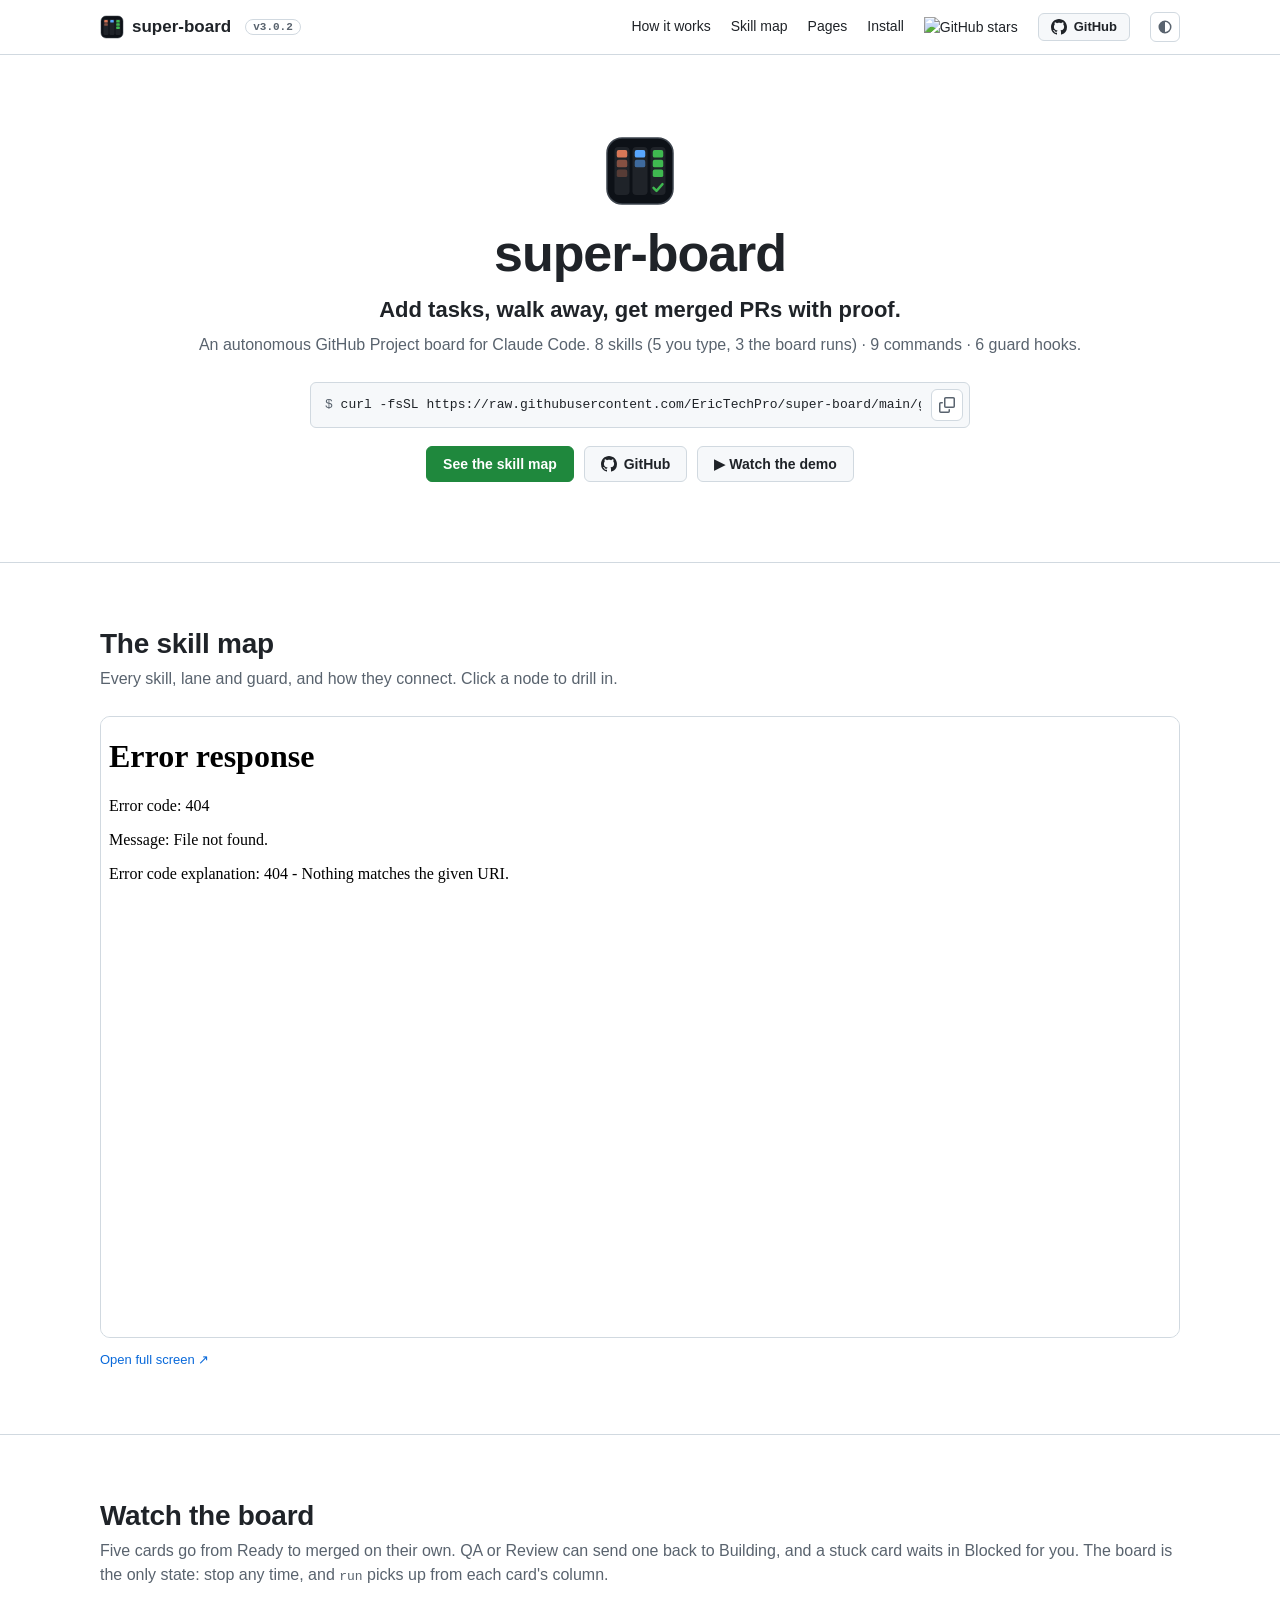
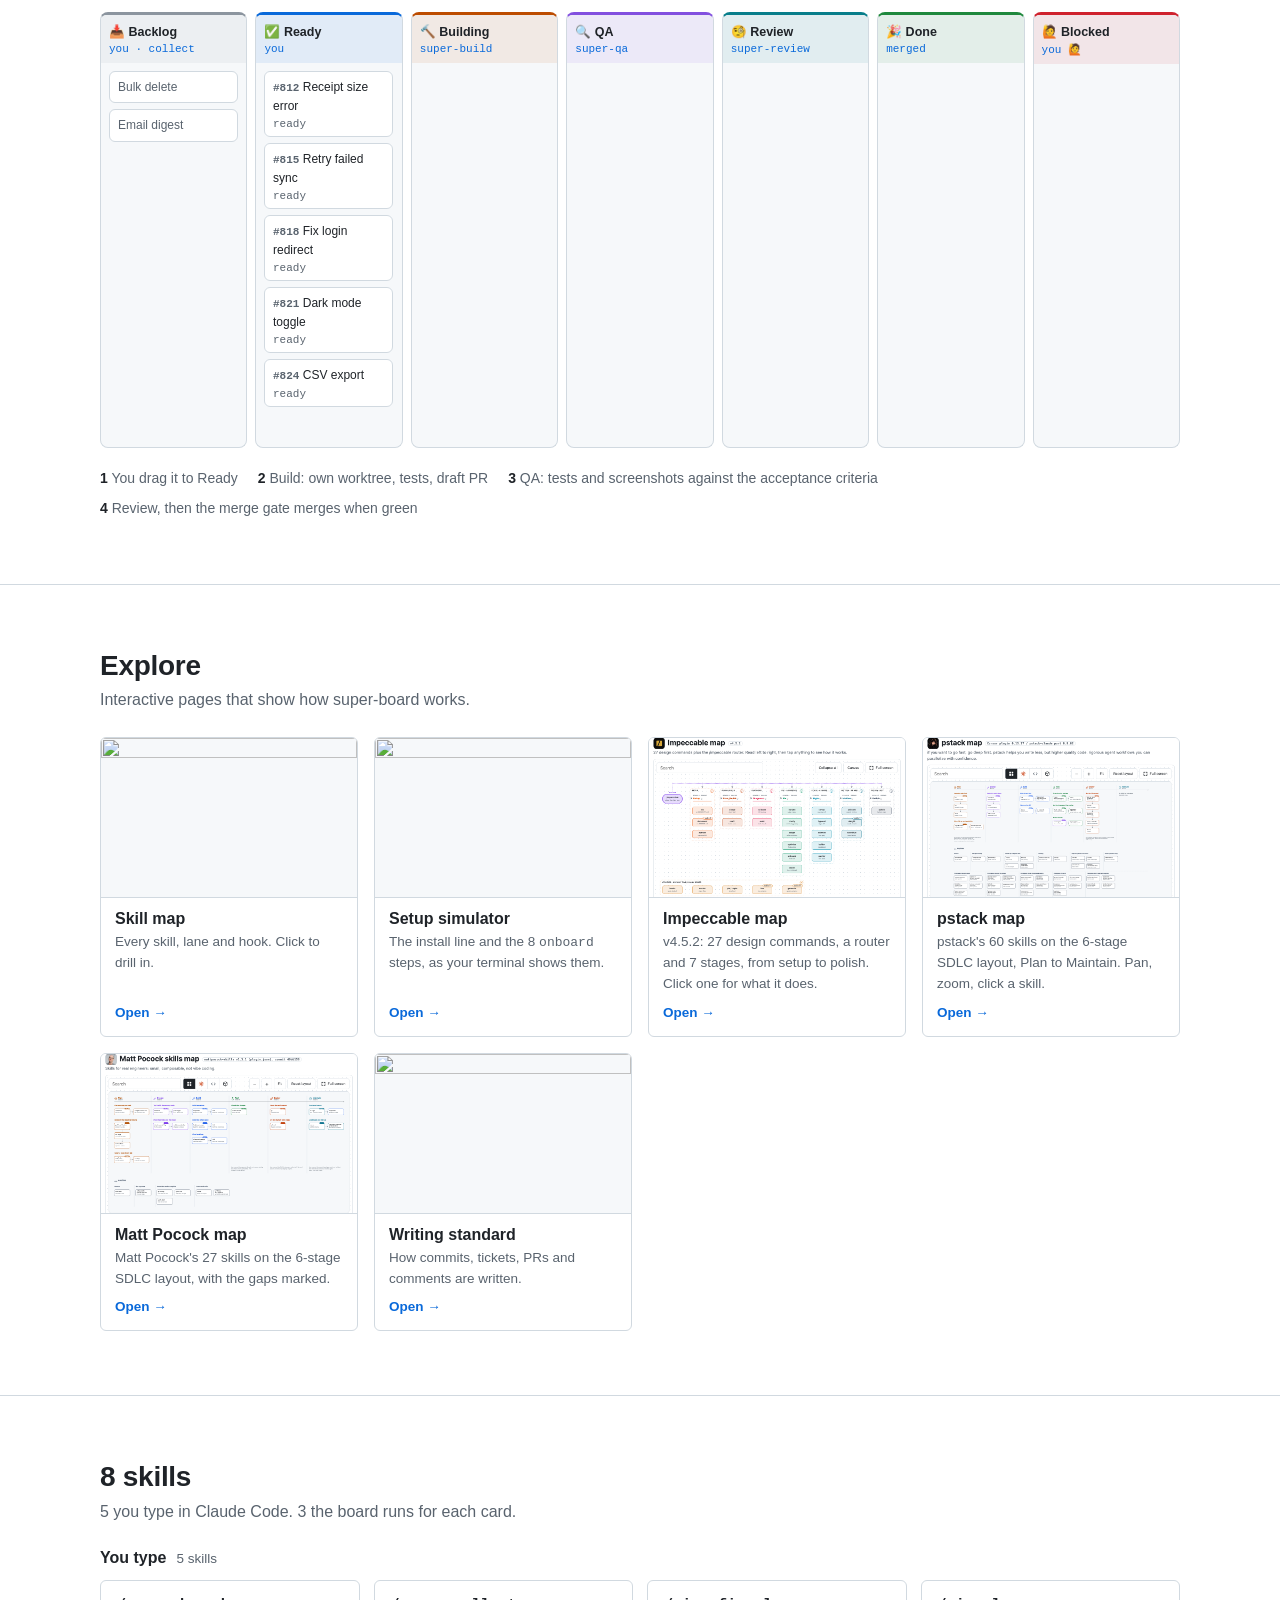
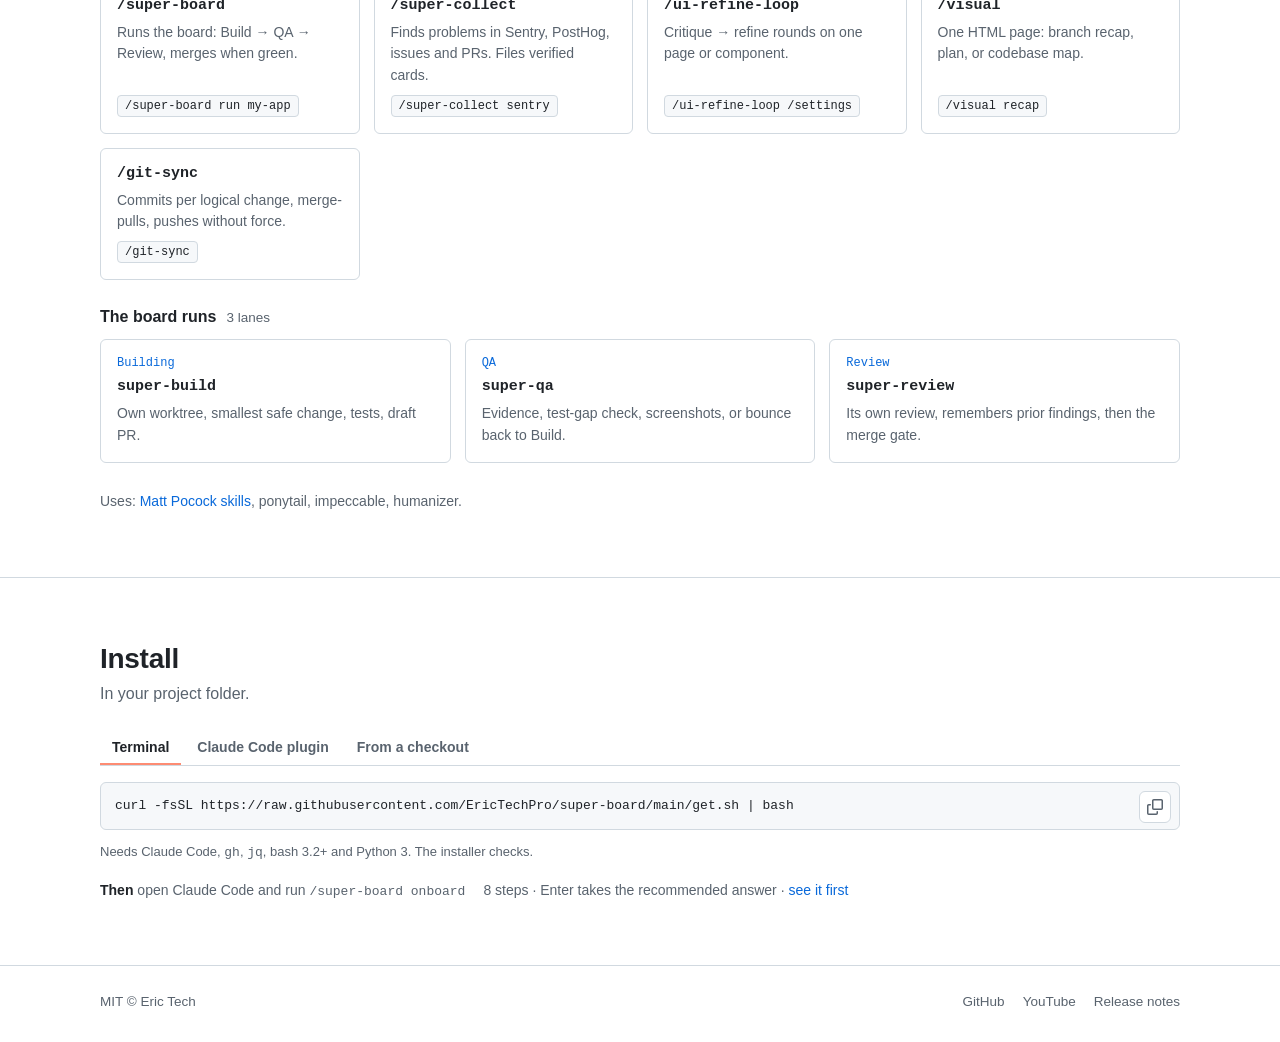
==== commit 2a0d861a: "📝 [docs] drive the nav and Explore cards from one registry, add Matt Pocock card, refresh thumbs dia" ====
--- a/diagrams/index.html
+++ b/diagrams/index.html
@@ -234,11 +234,14 @@
   <h2>Explore</h2>
   <p class="lead">Interactive pages that show how super-board works.</p>
   <div class="pgrid">
+    <!-- explore:start (generated from _shared/maps.json by _shared/sync_explore.py; do not edit by hand) -->
     <a class="pcard" href="skill-map/#view=root"><img src="assets/skill-map.png" alt="" loading="lazy"><div class="b"><h3>Skill map</h3><p>Every skill, lane and hook. Click to drill in.</p><span class="go">Open →</span></div></a>
     <a class="pcard" href="onboarding/"><img src="assets/onboarding.png" alt="" loading="lazy"><div class="b"><h3>Setup simulator</h3><p>The install line and the 8 <code>onboard</code> steps, as your terminal shows them.</p><span class="go">Open →</span></div></a>
-    <a class="pcard" href="impeccable/"><img src="assets/impeccable.png" alt="" loading="lazy"><div class="b"><h3>Impeccable map</h3><p>27 design commands behind /ui-refine-loop.</p><span class="go">Open →</span></div></a>
-    <a class="pcard" href="pstack/"><img src="assets/pstack.png" alt="" loading="lazy"><div class="b"><h3>pstack map</h3><p>The pstack skill stack for Claude Code and Cursor. Click a skill for how it works.</p><span class="go">Open →</span></div></a>
+    <a class="pcard" href="impeccable/"><img src="assets/impeccable.png" alt="" loading="lazy"><div class="b"><h3>Impeccable map</h3><p>v4.5.2: 27 design commands, a router and 7 stages, from setup to polish. Click one for what it does.</p><span class="go">Open →</span></div></a>
+    <a class="pcard" href="pstack/"><img src="assets/pstack.png" alt="" loading="lazy"><div class="b"><h3>pstack map</h3><p>pstack's 60 skills on the 6-stage SDLC layout, Plan to Maintain. Pan, zoom, click a skill.</p><span class="go">Open →</span></div></a>
+    <a class="pcard" href="mattpocock/"><img src="assets/mattpocock.png" alt="" loading="lazy"><div class="b"><h3>Matt Pocock map</h3><p>Matt Pocock's 27 skills on the 6-stage SDLC layout, with the gaps marked.</p><span class="go">Open →</span></div></a>
     <a class="pcard" href="writing-standard/"><img src="assets/writing-standard.png" alt="" loading="lazy"><div class="b"><h3>Writing standard</h3><p>How commits, tickets, PRs and comments are written.</p><span class="go">Open →</span></div></a>
+    <!-- explore:end -->
   </div>
 </div></section>
 
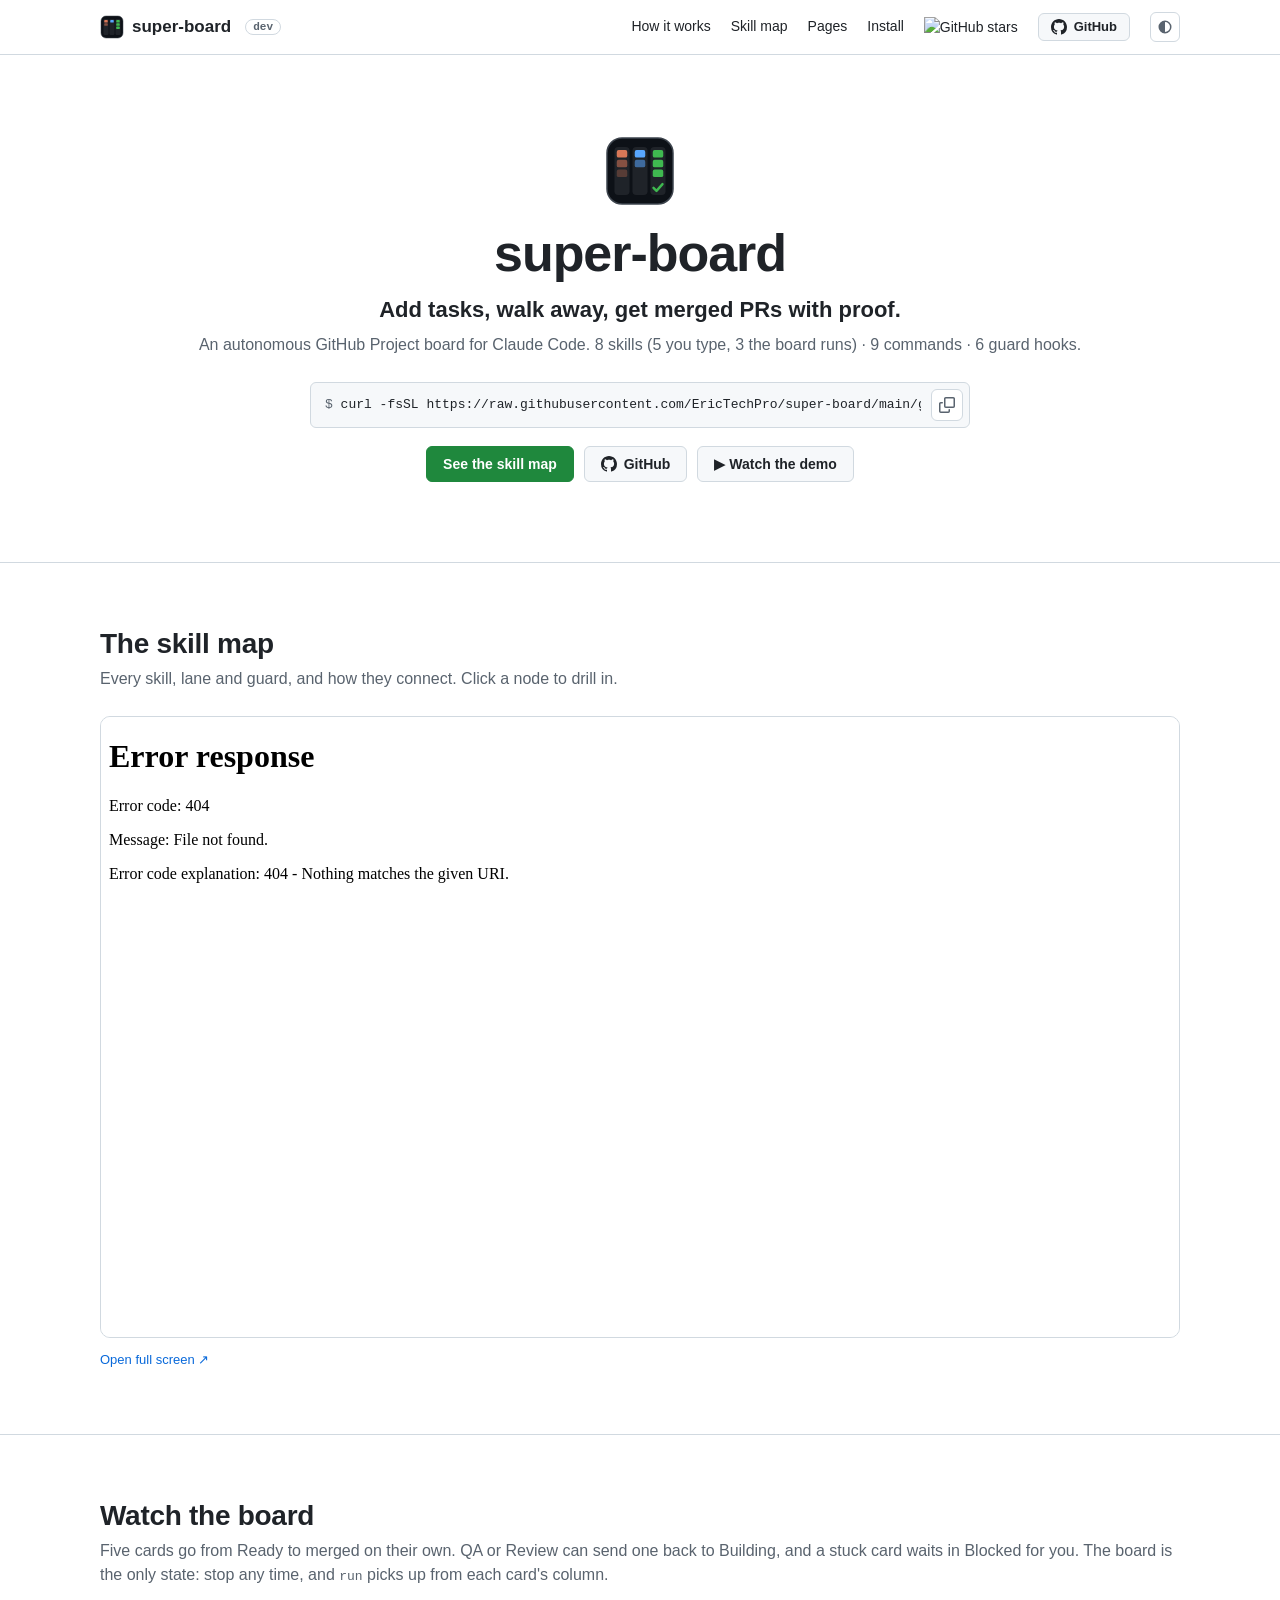
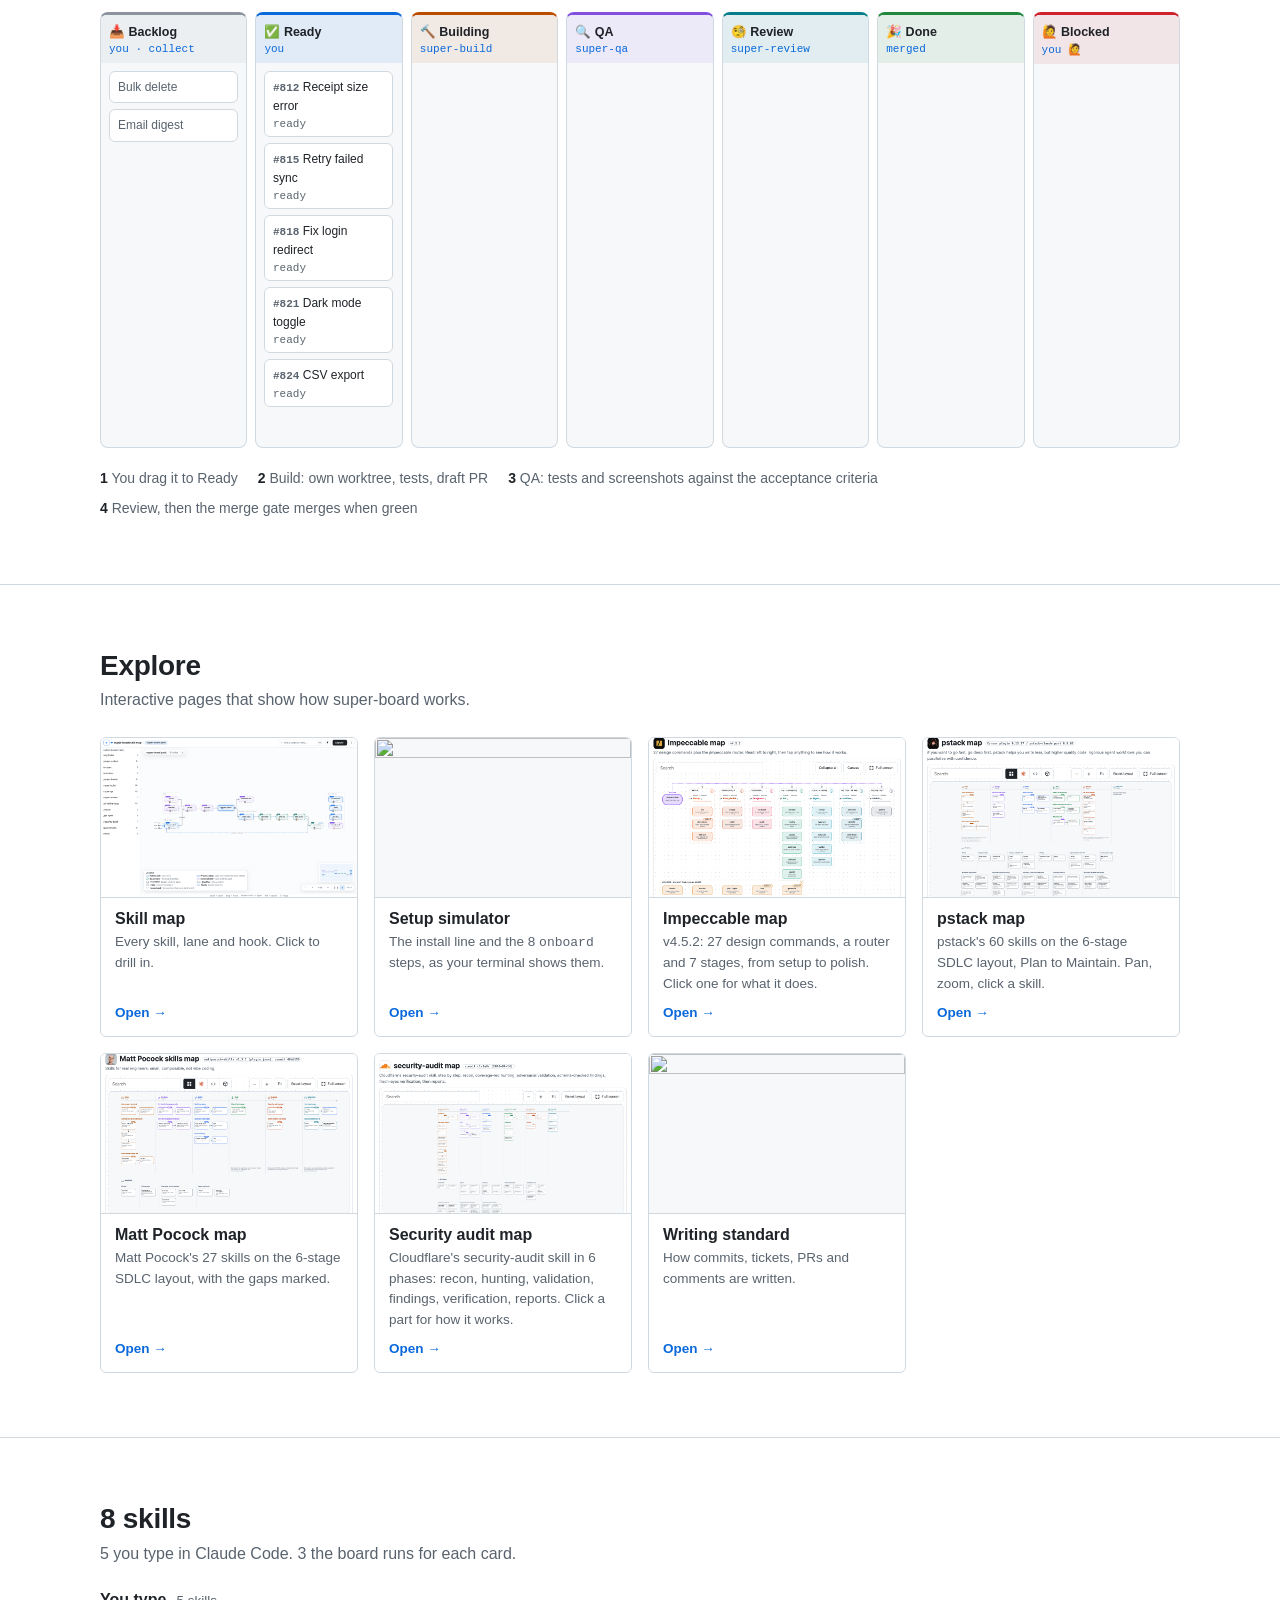
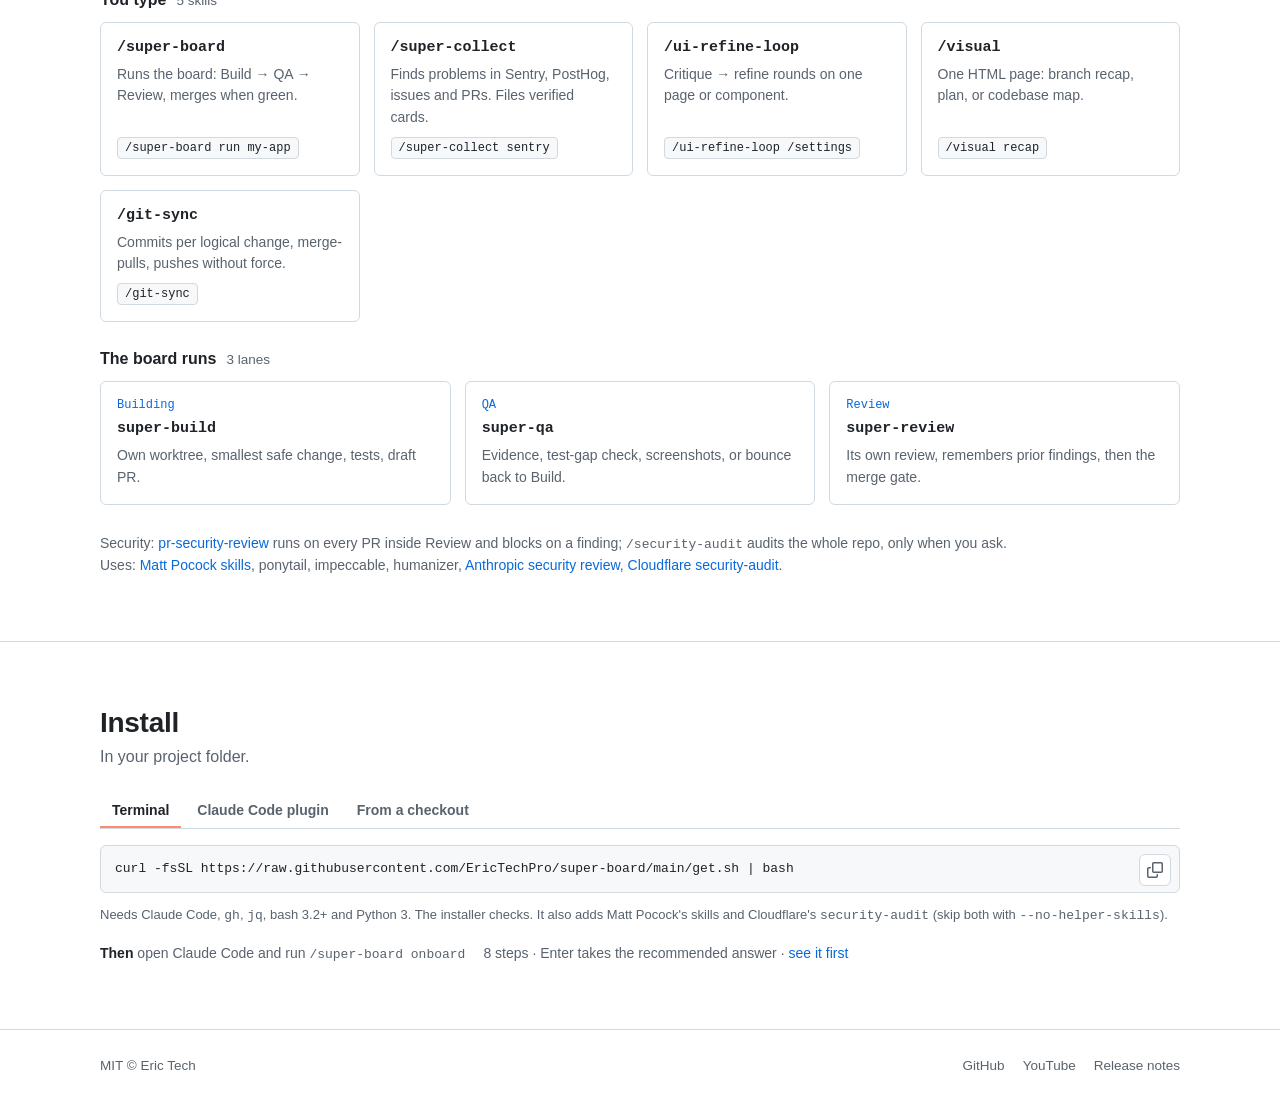
==== commit e249d769: "✨ [feat] routes: two doors into the board, security check in QA, skill map refresh (3.3.0) (#86) * ✨" ====
--- a/diagrams/index.html
+++ b/diagrams/index.html
@@ -175,7 +175,7 @@
 <nav class="nav" id="nav" aria-label="Main">
   <div class="row">
     <a class="logo" href="#top" aria-label="super-board home"><svg viewBox="0 0 96 96" aria-hidden="true"><rect x="4" y="4" width="88" height="88" rx="20" fill="#0d1117" stroke="#3d444d" stroke-width="2"/><rect x="14" y="16" width="20" height="64" rx="5" fill="#fff" fill-opacity=".08"/><rect x="38" y="16" width="20" height="64" rx="5" fill="#fff" fill-opacity=".08"/><rect x="62" y="16" width="20" height="64" rx="5" fill="#fff" fill-opacity=".08"/><rect x="17" y="20" width="14" height="10" rx="2.5" fill="#d97757"/><rect x="17" y="33" width="14" height="10" rx="2.5" fill="#d97757" fill-opacity=".55"/><rect x="41" y="20" width="14" height="10" rx="2.5" fill="#58a6ff"/><rect x="65" y="20" width="14" height="10" rx="2.5" fill="#3fb950"/><rect x="65" y="33" width="14" height="10" rx="2.5" fill="#3fb950"/><rect x="65" y="46" width="14" height="10" rx="2.5" fill="#3fb950"/></svg>super-board</a>
-    <a class="vpill" href="https://github.com/EricTechPro/super-board/releases/tag/v3.0.2">v3.0.2</a>
+    <a class="vpill" href="https://github.com/EricTechPro/super-board/releases/latest"><span data-sb-version="v">dev</span></a>
     <button class="burger" id="burger" type="button" aria-label="Menu" aria-expanded="false" aria-controls="links">☰</button>
     <div class="lk" id="links">
       <a href="#how">How it works</a>
@@ -240,6 +240,7 @@
     <a class="pcard" href="impeccable/"><img src="assets/impeccable.png" alt="" loading="lazy"><div class="b"><h3>Impeccable map</h3><p>v4.5.2: 27 design commands, a router and 7 stages, from setup to polish. Click one for what it does.</p><span class="go">Open →</span></div></a>
     <a class="pcard" href="pstack/"><img src="assets/pstack.png" alt="" loading="lazy"><div class="b"><h3>pstack map</h3><p>pstack's 60 skills on the 6-stage SDLC layout, Plan to Maintain. Pan, zoom, click a skill.</p><span class="go">Open →</span></div></a>
     <a class="pcard" href="mattpocock/"><img src="assets/mattpocock.png" alt="" loading="lazy"><div class="b"><h3>Matt Pocock map</h3><p>Matt Pocock's 27 skills on the 6-stage SDLC layout, with the gaps marked.</p><span class="go">Open →</span></div></a>
+    <a class="pcard" href="security-audit/"><img src="assets/security-audit.png" alt="" loading="lazy"><div class="b"><h3>Security audit map</h3><p>Cloudflare's security-audit skill in 6 phases: recon, hunting, validation, findings, verification, reports. Click a part for how it works.</p><span class="go">Open →</span></div></a>
     <a class="pcard" href="writing-standard/"><img src="assets/writing-standard.png" alt="" loading="lazy"><div class="b"><h3>Writing standard</h3><p>How commits, tickets, PRs and comments are written.</p><span class="go">Open →</span></div></a>
     <!-- explore:end -->
   </div>
@@ -262,7 +263,8 @@
     <a class="scard" href="https://github.com/EricTechPro/super-board/blob/main/skills/super-qa/README.md"><span class="col">QA</span><span class="nm">super-qa</span><p>Evidence, test-gap check, screenshots, or bounce back to Build.</p></a>
     <a class="scard" href="https://github.com/EricTechPro/super-board/blob/main/skills/super-review/README.md"><span class="col">Review</span><span class="nm">super-review</span><p>Its own review, remembers prior findings, then the merge gate.</p></a>
   </div>
-  <p class="uses">Uses: <a href="https://github.com/mattpocock/skills">Matt Pocock skills</a>, ponytail, impeccable, humanizer.</p>
+  <p class="uses">Security: <a href="https://github.com/EricTechPro/super-board/blob/main/skills/pr-security-review/README.md">pr-security-review</a> runs on every PR inside Review and blocks on a finding; <code>/security-audit</code> audits the whole repo, only when you ask.</p>
+  <p class="uses">Uses: <a href="https://github.com/mattpocock/skills">Matt Pocock skills</a>, ponytail, impeccable, humanizer, <a href="https://github.com/anthropics/claude-code-security-review">Anthropic security review</a>, <a href="https://github.com/cloudflare/security-audit-skill">Cloudflare security-audit</a>.</p>
 </div></section>
 
 <section class="sec" id="install"><div class="in tabbed">
@@ -273,9 +275,9 @@
     <button type="button" role="tab" id="tab-p" aria-controls="tp-p" aria-selected="false">Claude Code plugin</button>
     <button type="button" role="tab" id="tab-c" aria-controls="tp-c" aria-selected="false">From a checkout</button>
   </div>
-  <div class="tp" role="tabpanel" id="tp-t" aria-labelledby="tab-t"><div class="code"><code>curl -fsSL https://raw.githubusercontent.com/EricTechPro/super-board/main/get.sh | bash</code></div><p class="small" style="margin:0">Needs Claude Code, <code>gh</code>, <code>jq</code>, bash 3.2+ and Python 3. The installer checks.</p></div>
+  <div class="tp" role="tabpanel" id="tp-t" aria-labelledby="tab-t"><div class="code"><code>curl -fsSL https://raw.githubusercontent.com/EricTechPro/super-board/main/get.sh | bash</code></div><p class="small" style="margin:0">Needs Claude Code, <code>gh</code>, <code>jq</code>, bash 3.2+ and Python 3. The installer checks. It also adds Matt Pocock's skills and Cloudflare's <code>security-audit</code> (skip both with <code>--no-helper-skills</code>).</p></div>
   <div class="tp" role="tabpanel" id="tp-p" aria-labelledby="tab-p" hidden><div class="code"><code>/plugin marketplace add EricTechPro/super-board
-/plugin install super-board@super-board</code></div><p class="note">The plugin ships the skills only. Run <code>/super-board:super-board onboard</code>; its 🔍 Checks step adds the guard hooks, scripts and workflows.</p></div>
+/plugin install super-board@super-board</code></div><p class="note">The plugin ships the skills only, <code>pr-security-review</code> included. Run <code>/super-board:super-board onboard</code>; its 🔍 Checks step adds the guard hooks, scripts, workflows and the <code>security-audit</code> skill.</p></div>
   <div class="tp" role="tabpanel" id="tp-c" aria-labelledby="tab-c" hidden><div class="code"><code>git clone https://github.com/EricTechPro/super-board.git
 ./super-board/install.sh [--no-hooks] [--protect-main] /path/to/your-project</code></div></div>
   <div class="then"><span><b>Then</b> open Claude Code and run <code>/super-board onboard</code></span><span>8 steps · Enter takes the recommended answer · <a href="onboarding/">see it first</a></span></div>
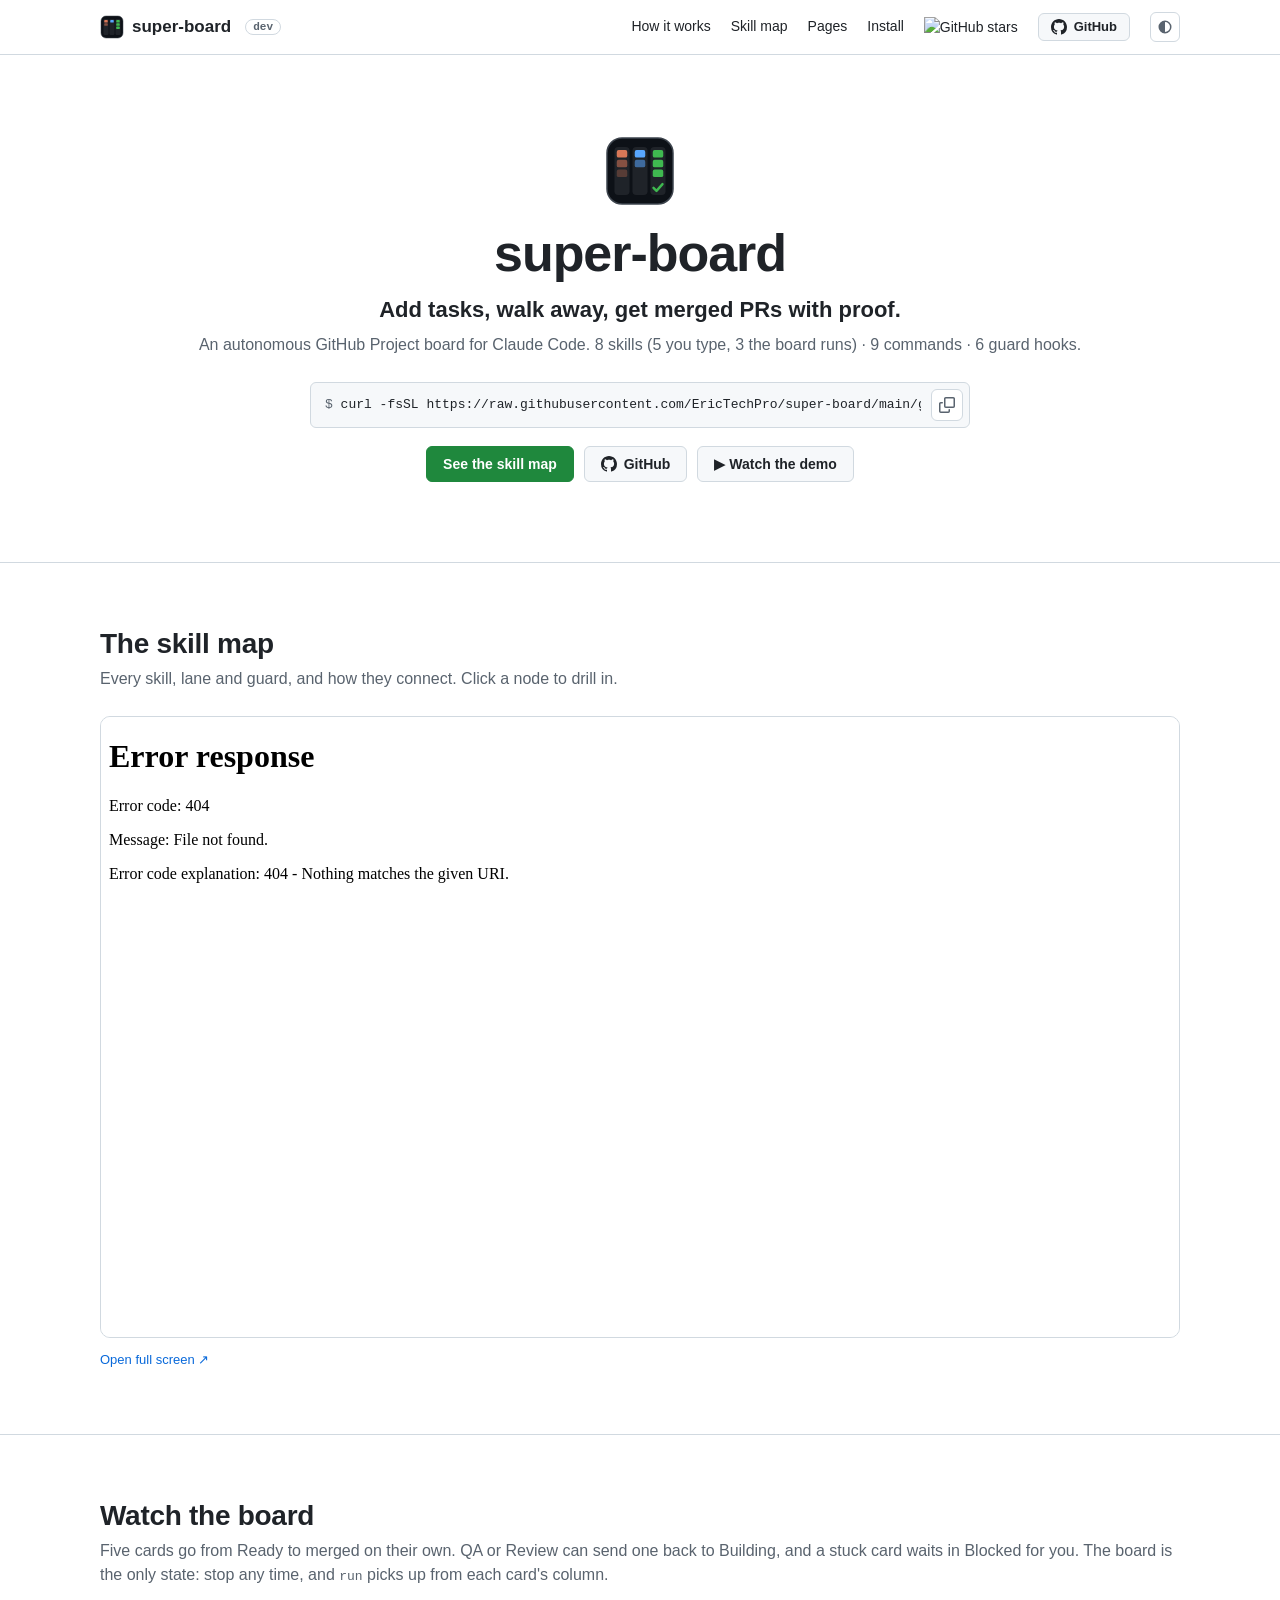
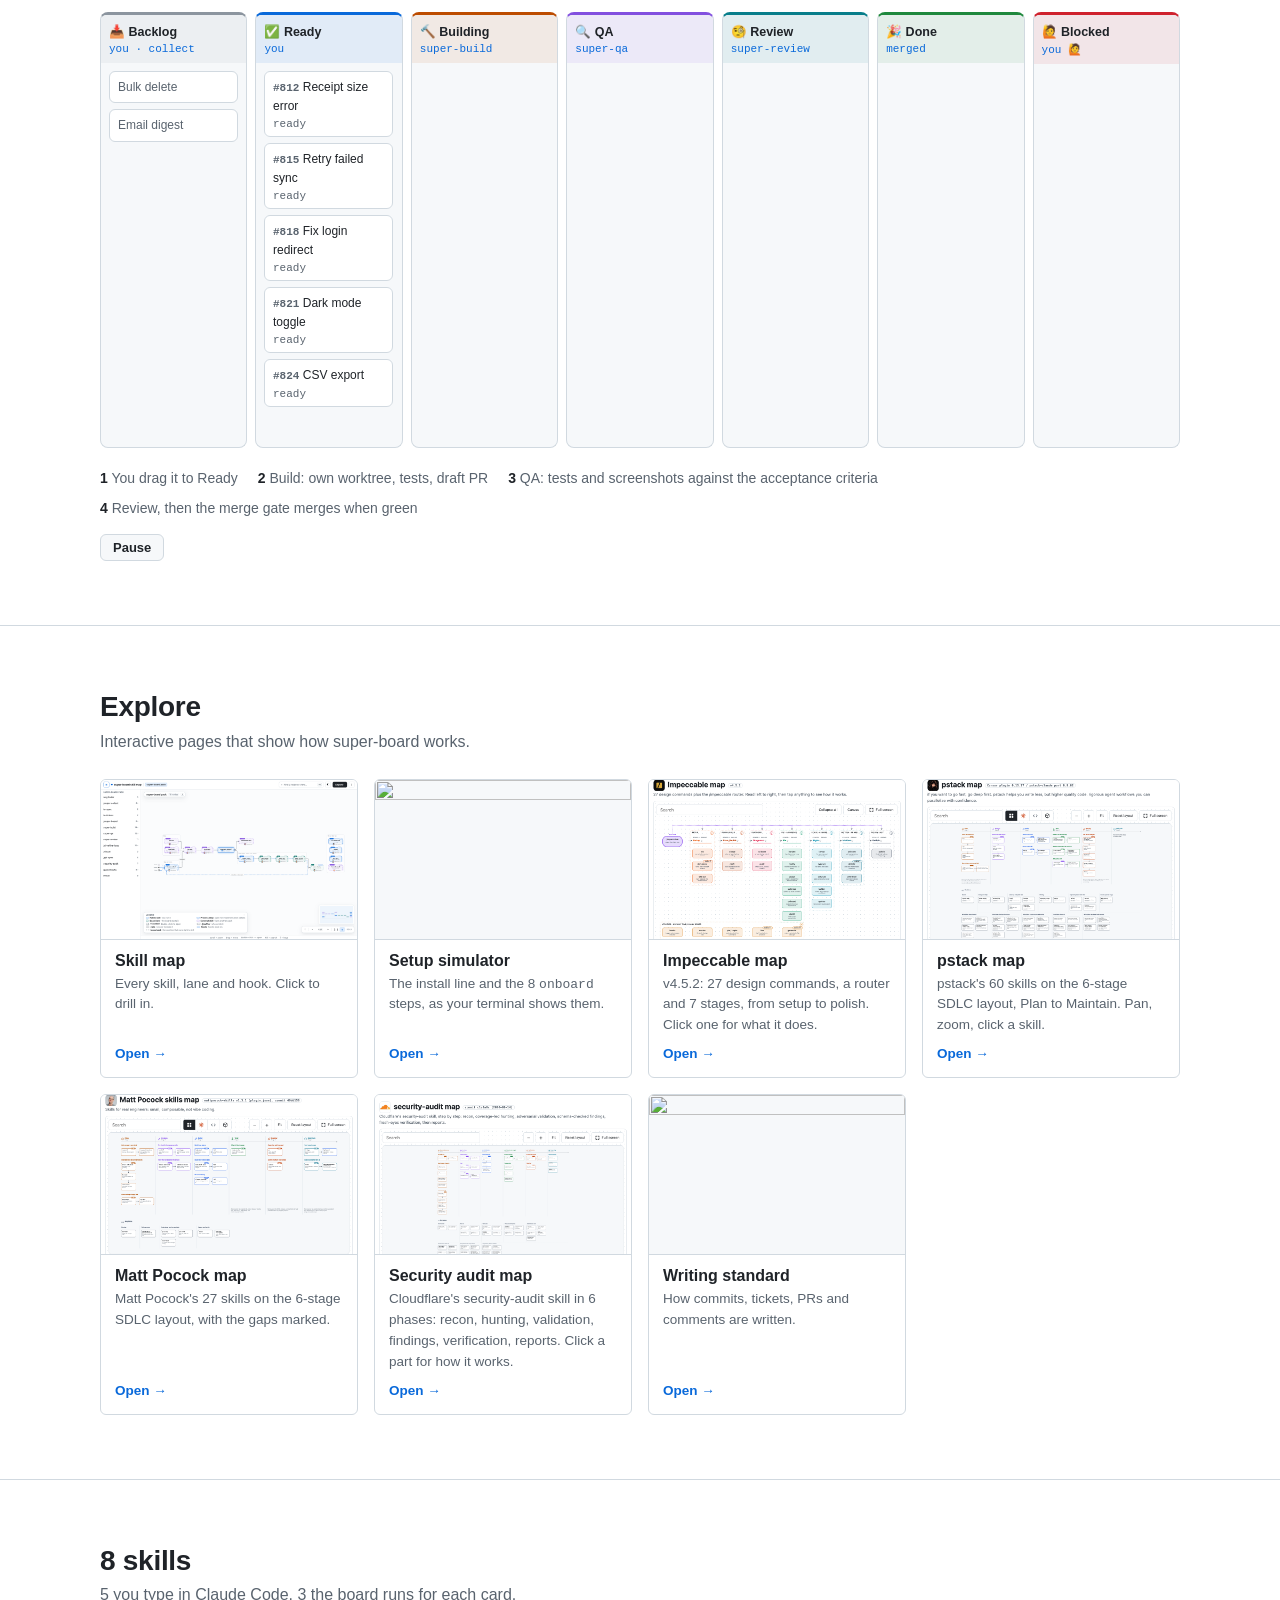
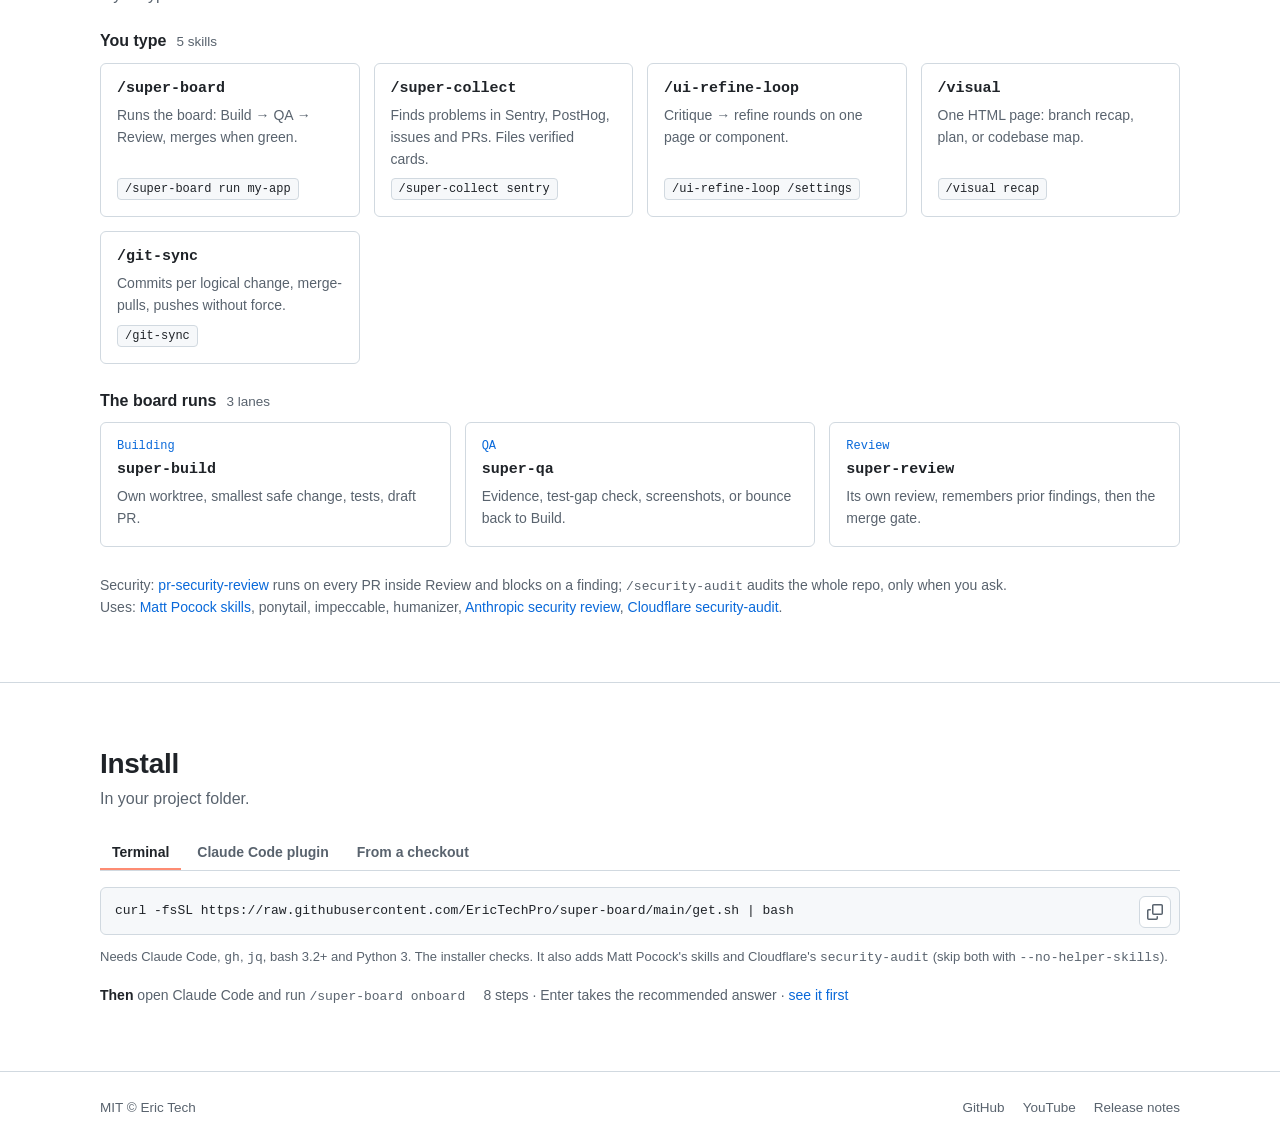
==== commit a118e0d2: "💄 [ui] landing: pause/play button for the Watch the board demo - a Pause/Play <button> with aria-pre" ====
--- a/diagrams/index.html
+++ b/diagrams/index.html
@@ -110,6 +110,7 @@
 .board.anim .card.merged{border-color:var(--pri);box-shadow:inset 0 0 0 1px var(--pri)}
 .steps{display:flex;flex-wrap:wrap;gap:8px 20px;margin:16px 0 0;padding:0;list-style:none;color:var(--muted);font-size:14px}
 .steps b{color:var(--fg)}
+.btn.bctl{margin-top:14px;padding:5px 12px;font-size:13px}
 
 /* pages */
 .pgrid{display:grid;grid-template-columns:repeat(4,minmax(0,1fr));gap:16px}
@@ -390,7 +391,7 @@
     [30500,'*reset']
   ];
   var LOOP_GAP=1000;
-  var cols, cards, timer=0, idx=0, running=false, visible=false, lastUser=0, io=null, on=false;
+  var cols, cards, timer=0, idx=0, running=false, visible=false, lastUser=0, io=null, on=false, paused=false, due=0, left=0, btn=null;
 
   function tok(v){return getComputedStyle(document.documentElement).getPropertyValue(v).trim();}
   function setEv(c,text,st,fade){
@@ -464,12 +465,14 @@
   function tick(){
     timer=0; if(!running) return;
     var s=S[idx]; run(s); idx=(idx+1)%S.length;
-    timer=setTimeout(tick, idx?S[idx][0]-s[0]:LOOP_GAP);
+    var d=idx?S[idx][0]-s[0]:LOOP_GAP; due=Date.now()+d; timer=setTimeout(tick,d);
   }
   function update(){
-    var go=on&&visible&&!document.hidden;
-    if(go&&!running){running=true; timer=setTimeout(tick,idx===0?700:350);}
-    else if(!go&&running){running=false; clearTimeout(timer); timer=0;}
+    var go=on&&visible&&!document.hidden&&!paused, d;
+    if(go&&!running){running=true; d=left||(idx===0?700:350); left=0; due=Date.now()+d; timer=setTimeout(tick,d);
+      board.getAnimations({subtree:true}).forEach(function(a){if(a.playState==='paused')a.play();});}
+    else if(!go&&running){running=false; clearTimeout(timer); timer=0; left=Math.max(0,due-Date.now());
+      board.getAnimations({subtree:true}).forEach(function(a){if(a.playState==='running')a.pause();});}
   }
   function setup(){
     if(on) return; on=true; idx=0;
@@ -482,9 +485,13 @@
     lead.innerHTML='Five cards go from Ready to merged on their own. QA or Review can send one back to Building, and a stuck card waits in Blocked for you. The board is the only state: stop any time, and <code>run</code> picks up from each card\'s column.';
     io=new IntersectionObserver(function(es){visible=es[es.length-1].isIntersecting; update();},{threshold:.2});
     io.observe(board);
+    paused=false; left=0;
+    btn=document.createElement('button'); btn.type='button'; btn.className='btn bctl'; btn.setAttribute('aria-pressed','false'); btn.textContent='Pause';
+    btn.addEventListener('click',function(){paused=!paused; btn.textContent=paused?'Play':'Pause'; btn.setAttribute('aria-pressed',paused?'true':'false'); update();});
+    document.querySelector('#how .steps').after(btn);
   }
   function teardown(){
-    if(!on) return; on=false; update(); if(io) io.disconnect();
+    if(!on) return; on=false; update(); if(io) io.disconnect(); if(btn){btn.remove(); btn=null;}
     board.classList.remove('anim'); board.style.removeProperty('--colmin');
     board.innerHTML=orig.board; board.setAttribute('aria-label',orig.label); lead.innerHTML=orig.lead;
   }
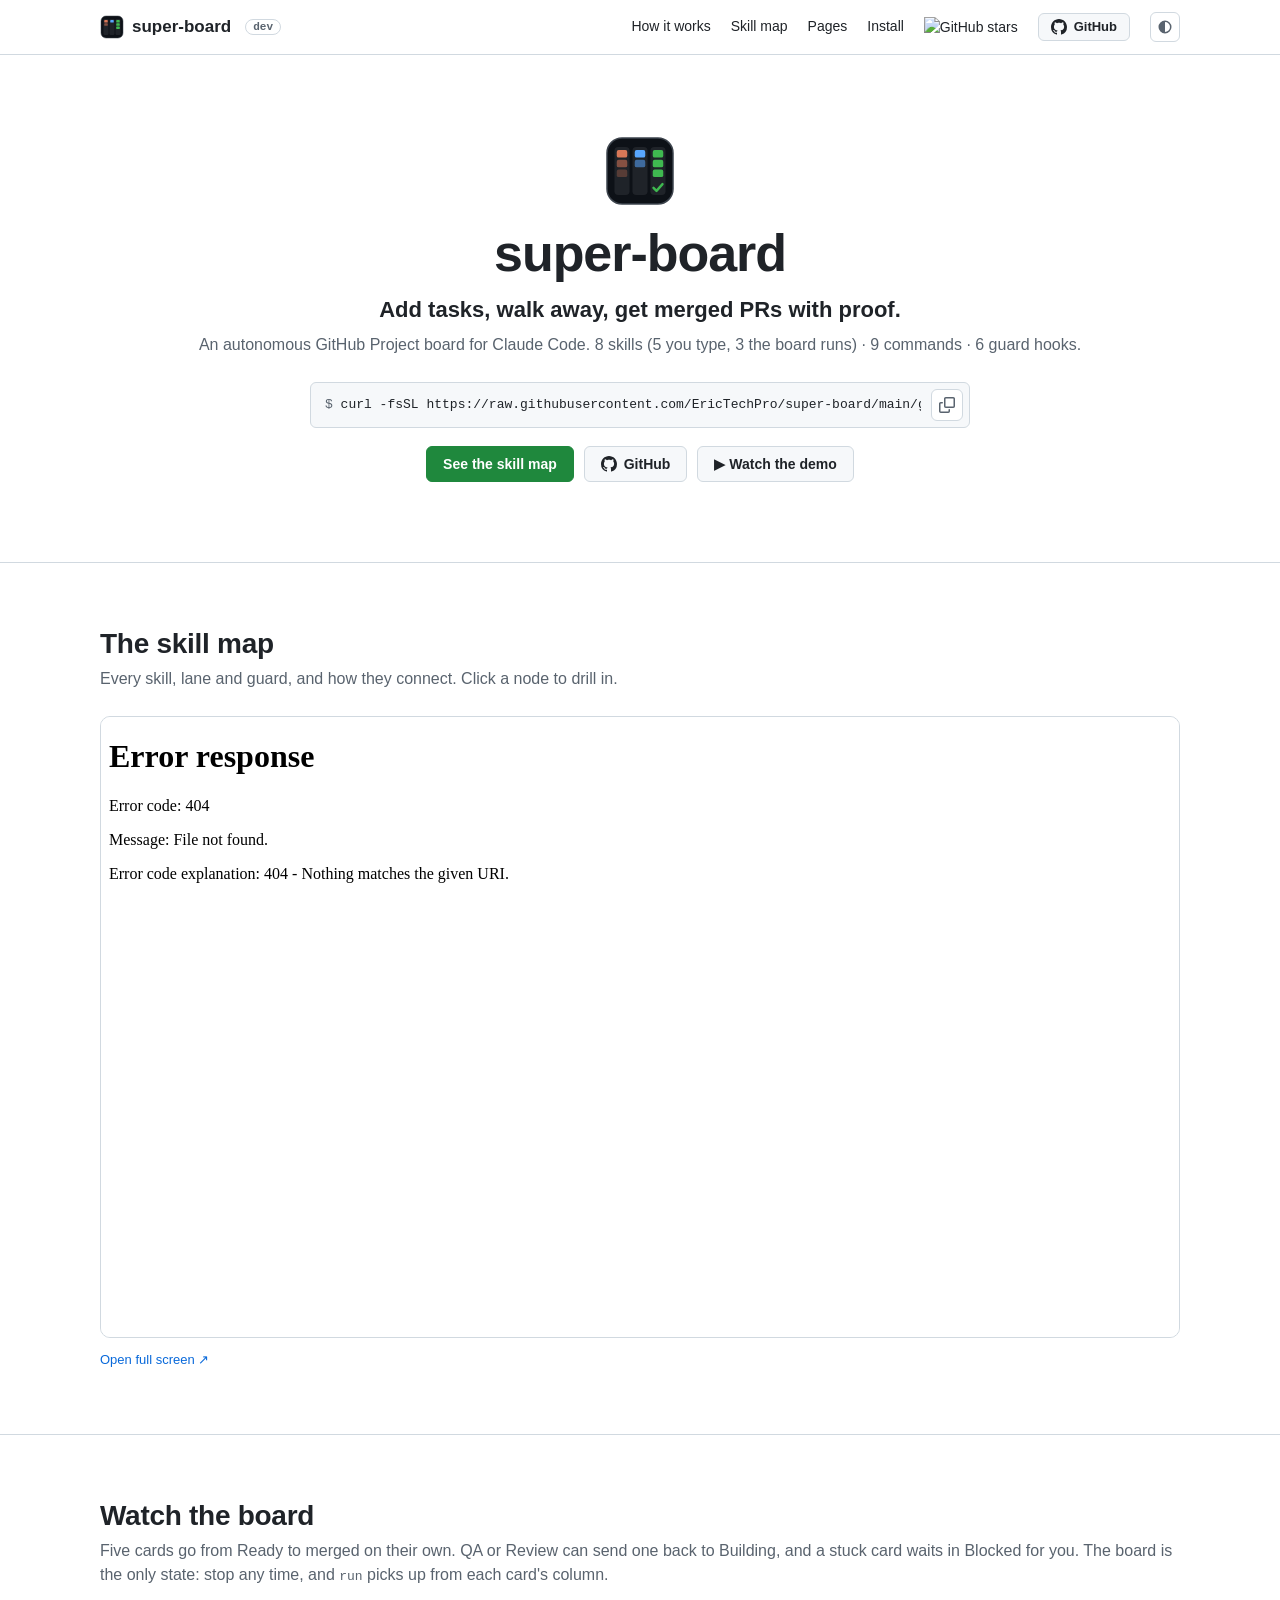
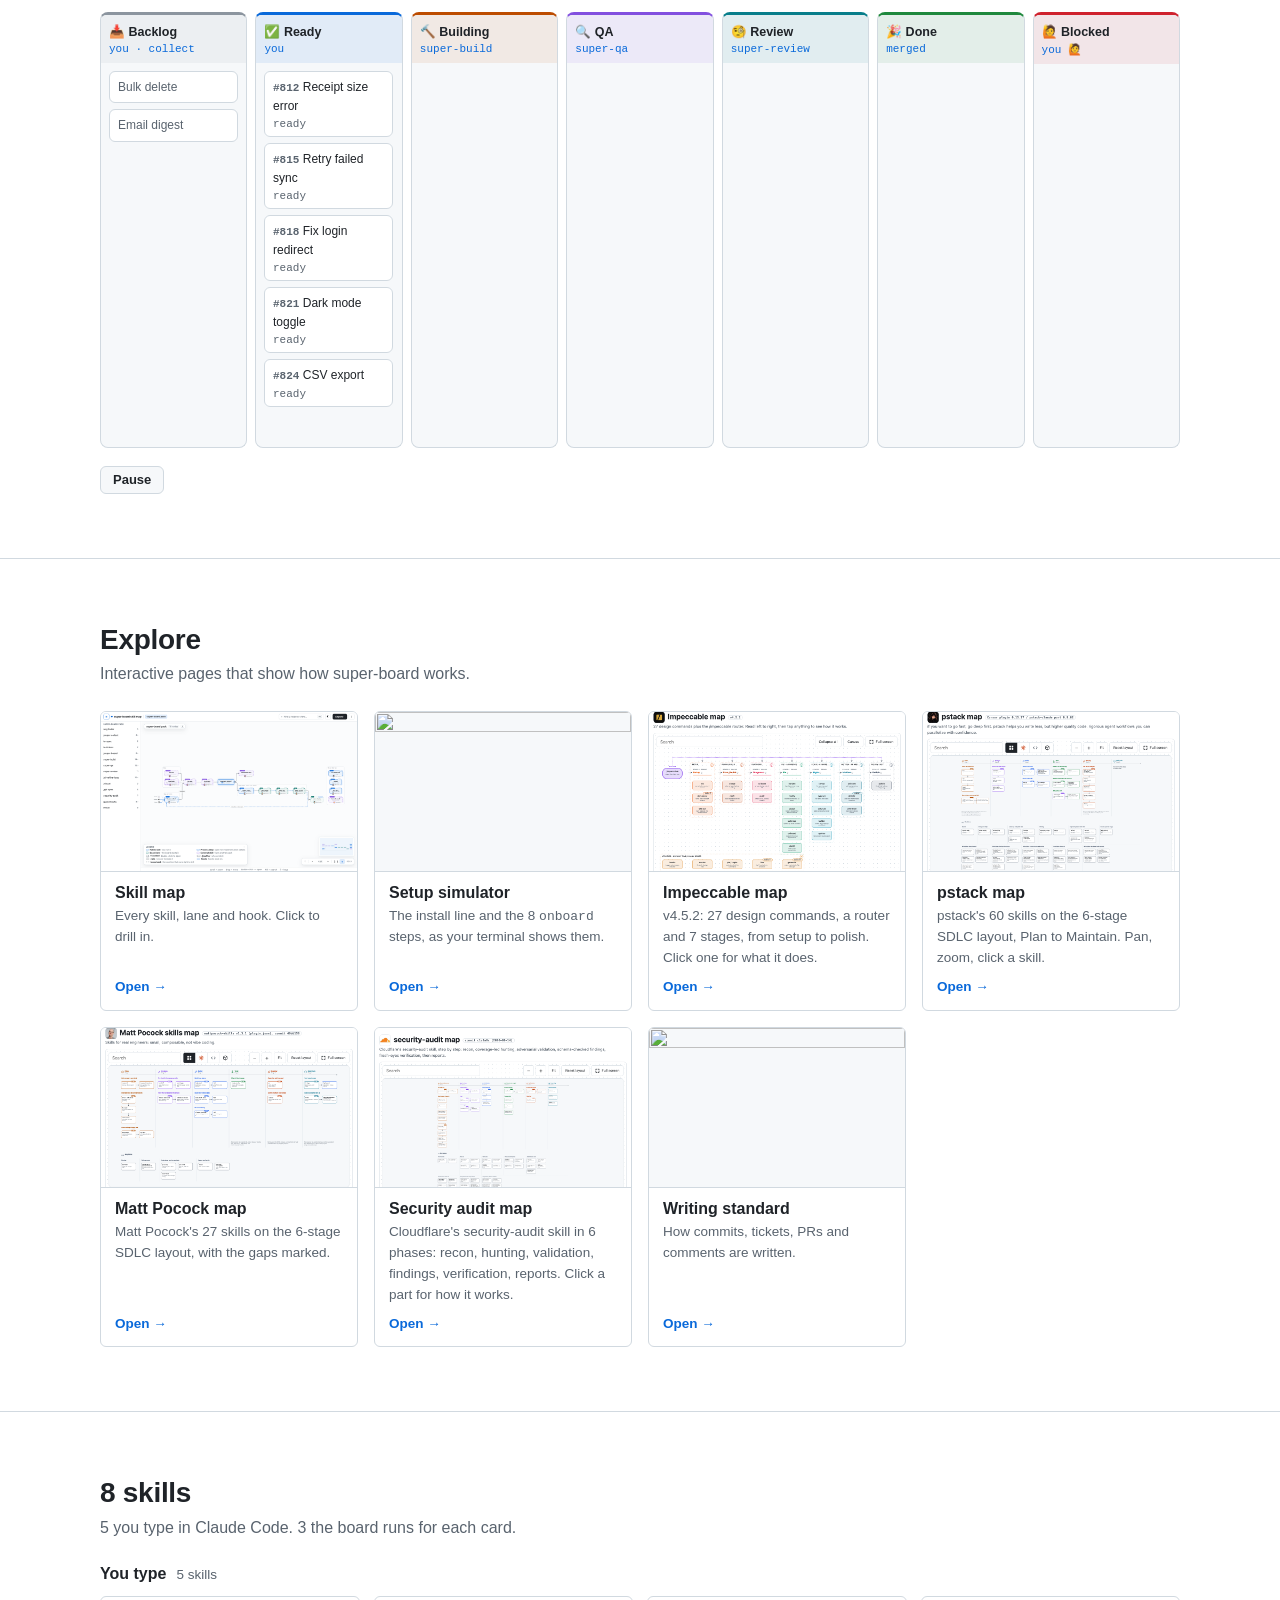
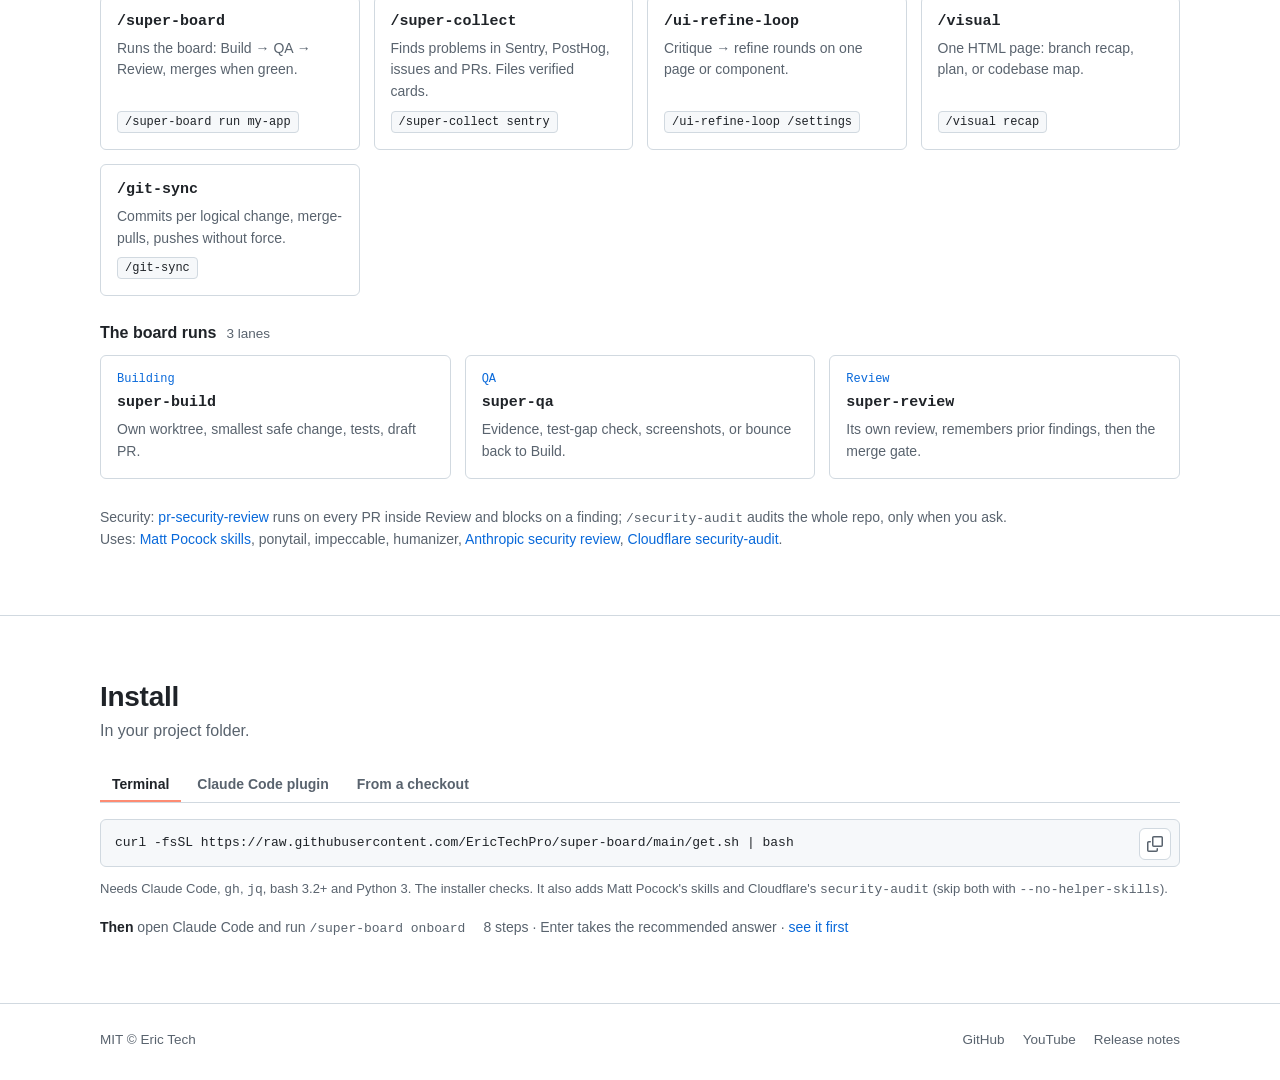
==== commit d0b7d5a6: "💄 [ui] landing: drop the board step legend, pause/play on the skill map - Watch the board: remove th" ====
--- a/diagrams/index.html
+++ b/diagrams/index.html
@@ -108,8 +108,6 @@
 .board.anim .card .ev.bad{color:var(--lane-red);background:color-mix(in srgb,var(--lane-red) 13%,transparent)}
 .board.anim .card .ev.warn{color:var(--warn);background:color-mix(in srgb,var(--warn) 15%,transparent)}
 .board.anim .card.merged{border-color:var(--pri);box-shadow:inset 0 0 0 1px var(--pri)}
-.steps{display:flex;flex-wrap:wrap;gap:8px 20px;margin:16px 0 0;padding:0;list-style:none;color:var(--muted);font-size:14px}
-.steps b{color:var(--fg)}
 .btn.bctl{margin-top:14px;padding:5px 12px;font-size:13px}
 
 /* pages */
@@ -223,12 +221,6 @@
     <div class="bcol done"><div class="bhead"><b>🎉 Done</b><span class="who">merged</span></div><div class="card live">#812 Receipt size error<span class="ev">✓ PR merged · 3 screenshots</span></div><div class="card dim">Fix login redirect</div></div>
     <div class="bcol blocked"><div class="bhead"><b>🙋 Blocked</b><span class="who">you 🙋</span></div></div>
   </div>
-  <ol class="steps">
-    <li><b>1</b> You drag it to Ready</li>
-    <li><b>2</b> Build: own worktree, tests, draft PR</li>
-    <li><b>3</b> QA: tests and screenshots against the acceptance criteria</li>
-    <li><b>4</b> Review, then the merge gate merges when green</li>
-  </ol>
 </div></section>
 
 <section class="sec" id="pages"><div class="in">
@@ -488,7 +480,7 @@
     paused=false; left=0;
     btn=document.createElement('button'); btn.type='button'; btn.className='btn bctl'; btn.setAttribute('aria-pressed','false'); btn.textContent='Pause';
     btn.addEventListener('click',function(){paused=!paused; btn.textContent=paused?'Play':'Pause'; btn.setAttribute('aria-pressed',paused?'true':'false'); update();});
-    document.querySelector('#how .steps').after(btn);
+    board.after(btn);
   }
   function teardown(){
     if(!on) return; on=false; update(); if(io) io.disconnect(); if(btn){btn.remove(); btn=null;}
